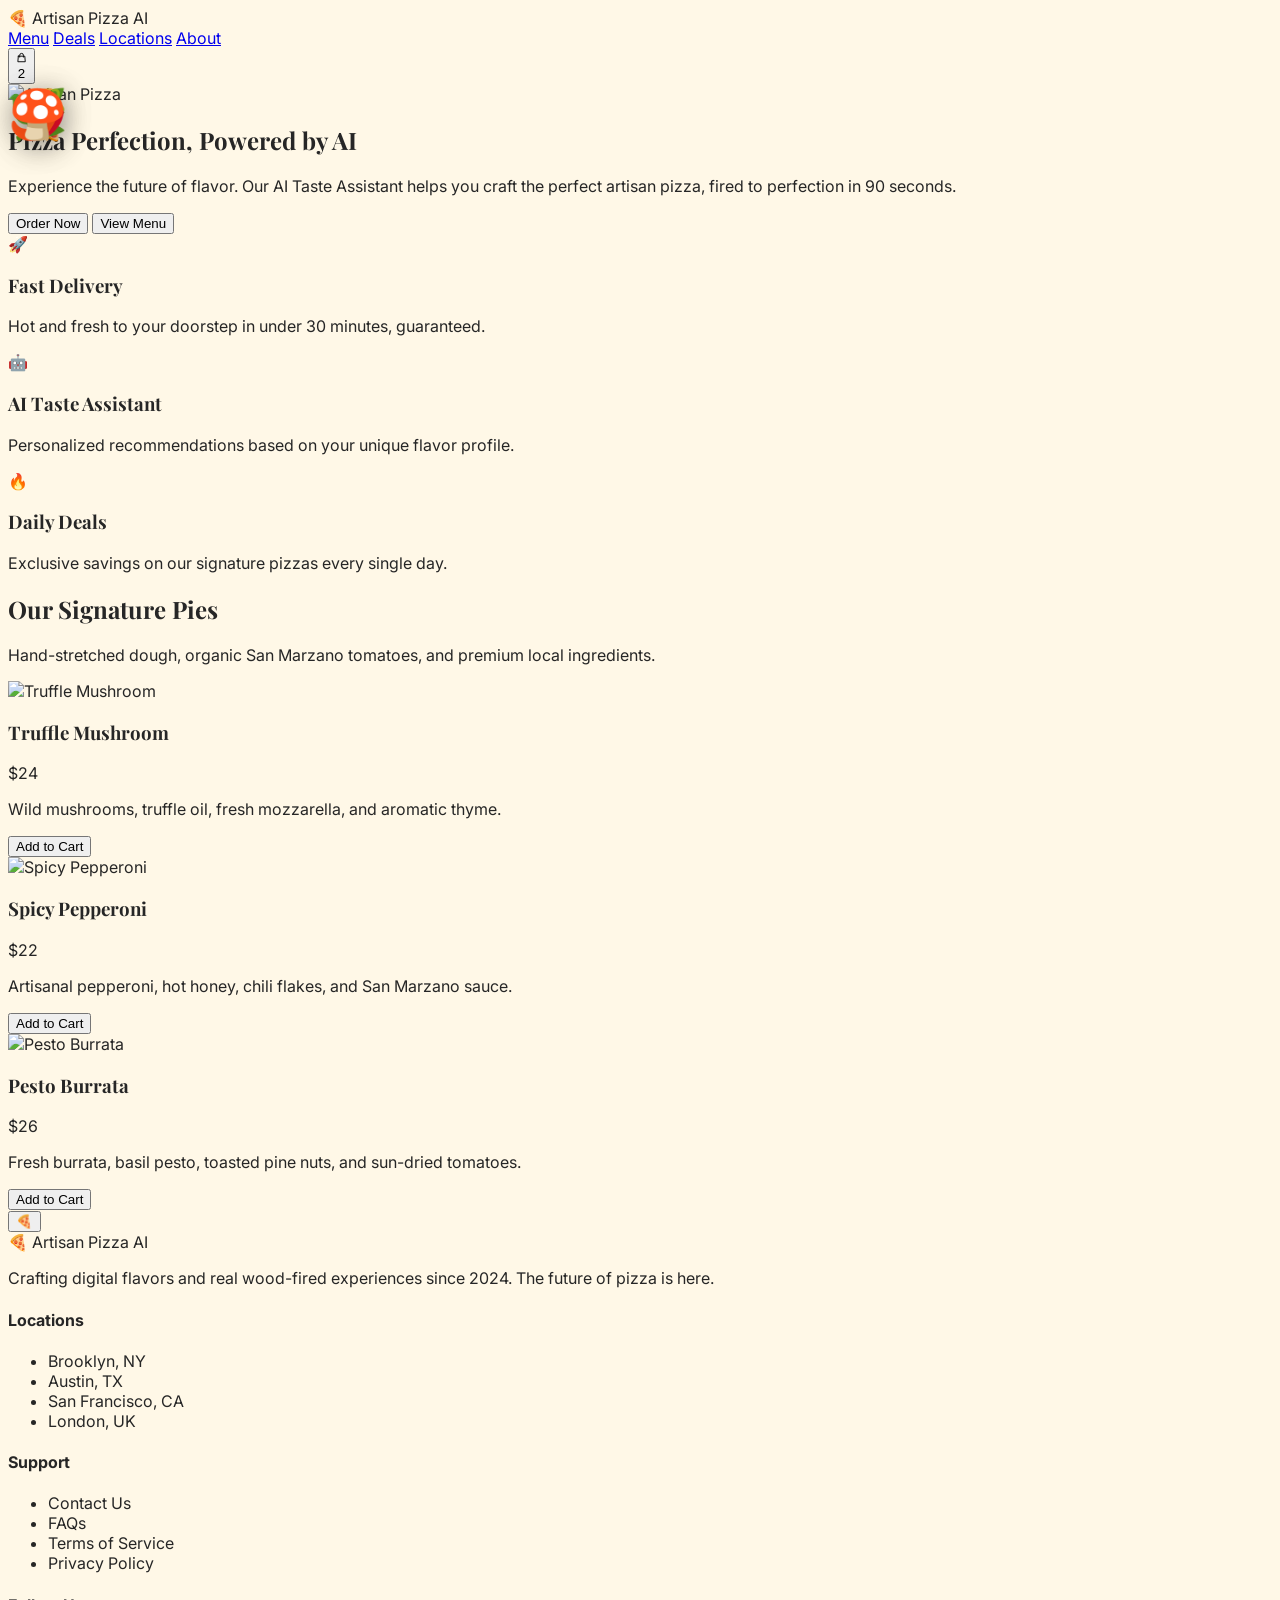
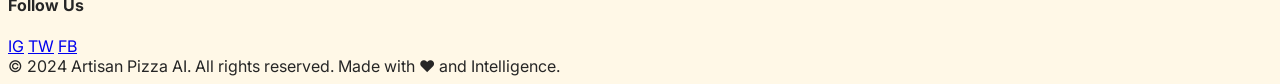
==== frontend/index.html @ 4fa9729c "feat: Implement a new web frontend for ordering and checkout, add API models for order data, and int" ====
<!-- Artisan Pizza AI - Home & Chat -->
<!DOCTYPE html>
<html lang="en">
<head>
    <meta charset="utf-8"/>
    <meta content="width=device-width, initial-scale=1.0" name="viewport"/>
    <title>Artisan Pizza AI - Pizza Perfection</title>
    <!-- BEGIN: Scripts and Config -->
    <script src="https://cdn.tailwindcss.com?plugins=forms,container-queries"></script>
    <script>
        tailwind.config = {
          theme: {
            extend: {
              colors: {
                primary: '#FF6B35',
                cream: '#FFF8E7',
                charcoal: '#262626',
              },
              fontFamily: {
                sans: ['Inter', 'sans-serif'],
                serif: ['Playfair Display', 'serif'],
              }
            }
          }
        }
    </script>
    <style data-purpose="typography">
        @import url('https://fonts.googleapis.com/css2?family=Inter:wght@400;600;700&family=Playfair+Display:wght@700&display=swap');
        
        body {
          font-family: 'Inter', sans-serif;
          background-color: #FFF8E7;
          color: #262626;
        }
        
        h1, h2, h3 {
          font-family: 'Playfair Display', serif;
        }
    </style>
    <style data-purpose="layout-animations">
        .chat-panel {
          transition: transform 0.3s ease-in-out;
          box-shadow: -4px 0 15px rgba(0,0,0,0.1);
        }
        .custom-scrollbar::-webkit-scrollbar {
          width: 4px;
        }
        .custom-scrollbar::-webkit-scrollbar-thumb {
          background: #FF6B35;
          border-radius: 10px;
        }
        #chat-window.hidden {
            display: none;
        }
        @keyframes float {
          0% { transform: translateY(0px) rotate(0deg); }
          50% { transform: translateY(-20px) rotate(10deg); }
          100% { transform: translateY(0px) rotate(0deg); }
        }
        .sticker {
            position: absolute;
            font-size: 3rem;
            animation: float 4s ease-in-out infinite;
            filter: drop-shadow(0 5px 15px rgba(0,0,0,0.2));
            pointer-events: none;
            z-index: 20;
        }
    </style>
    <!-- END: Scripts and Config -->
</head>
<body class="bg-cream text-charcoal">
    <!-- BEGIN: MainHeader -->
    <header class="fixed top-0 w-full bg-cream/90 backdrop-blur-sm z-40 border-b border-orange-100">
        <div class="max-w-7xl mx-auto px-4 h-20 flex items-center justify-between">
            <!-- Logo -->
            <div class="flex items-center gap-2" data-purpose="logo">
                <span class="text-2xl">🍕</span>
                <span class="font-bold text-xl tracking-tight uppercase">Artisan Pizza AI</span>
            </div>
            <!-- Navigation -->
            <nav class="hidden md:flex items-center gap-8 font-semibold text-sm uppercase tracking-wider">
                <a class="hover:text-primary transition-colors" href="#">Menu</a>
                <a class="hover:text-primary transition-colors" href="#">Deals</a>
                <a class="hover:text-primary transition-colors" href="#">Locations</a>
                <a class="hover:text-primary transition-colors" href="#">About</a>
            </nav>
            <!-- Cart Icon -->
            <button id="cart-btn" class="relative p-2 hover:bg-orange-100 rounded-full transition-colors" data-purpose="cart-button">
                <svg class="h-6 w-6" fill="none" stroke="currentColor" viewbox="0 0 24 24" xmlns="http://www.w3.org/2000/svg">
                    <path d="M16 11V7a4 4 0 00-8 0v4M5 9h14l1 12H4L5 9z" stroke-linecap="round" stroke-linejoin="round" stroke-width="2"></path>
                </svg>
                <span class="absolute top-1 right-1 bg-primary text-white text-[10px] w-4 h-4 rounded-full flex items-center justify-center">2</span>
            </button>
        </div>
    </header>
    <!-- END: MainHeader -->
    <main class="pt-20">
        <!-- BEGIN: HeroSection -->
        <section class="relative h-[85vh] flex items-center overflow-hidden">
            <!-- Stickers -->
            <div class="sticker top-1/4 left-10 opacity-40 md:opacity-100" style="animation-delay: 0s;">🍕</div>
            <div class="sticker top-1/3 right-20 opacity-40 md:opacity-100" style="animation-delay: 1s;">🌿</div>
            <div class="sticker bottom-1/4 left-1/4 opacity-40 md:opacity-100" style="animation-delay: 2s;">🌶️</div>
            <div class="sticker top-2/3 right-1/4 opacity-40 md:opacity-100" style="animation-delay: 1.5s;">🍄</div>
            
            <!-- Hero Background Image -->
            <div class="absolute inset-0 z-0">
                <img alt="Artisan Pizza" class="w-full h-full object-cover" src="https://lh3.googleusercontent.com/aida-public/[base64]"/>
                <div class="absolute inset-0 bg-black/40"></div>
            </div>
            <div class="relative z-10 max-w-7xl mx-auto px-4 w-full">
                <div class="max-w-2xl text-white">
                    <h1 class="text-6xl md:text-8xl font-bold mb-6 leading-tight">Pizza Perfection, Powered by AI</h1>
                    <p class="text-xl mb-8 text-orange-50/90 leading-relaxed">Experience the future of flavor. Our AI Taste Assistant helps you craft the perfect artisan pizza, fired to perfection in 90 seconds.</p>
                    <div class="flex gap-4">
                        <button class="bg-primary hover:bg-orange-600 text-white px-8 py-4 rounded-full font-bold text-lg transition-all transform hover:scale-105">
                            Order Now
                        </button>
                        <button class="bg-white/10 backdrop-blur-md border border-white/20 hover:bg-white/20 text-white px-8 py-4 rounded-full font-bold text-lg transition-all">
                            View Menu
                        </button>
                    </div>
                </div>
            </div>
        </section>
        <!-- END: HeroSection -->
        <!-- BEGIN: FeaturesSection -->
        <section class="py-20 bg-white">
            <div class="max-w-7xl mx-auto px-4">
                <div class="grid grid-cols-1 md:grid-cols-3 gap-12 text-center">
                    <div class="flex flex-col items-center">
                        <div class="w-16 h-16 bg-orange-100 text-primary rounded-2xl flex items-center justify-center text-3xl mb-6">🚀</div>
                        <h3 class="text-xl font-bold mb-3">Fast Delivery</h3>
                        <p class="text-gray-600">Hot and fresh to your doorstep in under 30 minutes, guaranteed.</p>
                    </div>
                    <div class="flex flex-col items-center">
                        <div class="w-16 h-16 bg-orange-100 text-primary rounded-2xl flex items-center justify-center text-3xl mb-6">🤖</div>
                        <h3 class="text-xl font-bold mb-3">AI Taste Assistant</h3>
                        <p class="text-gray-600">Personalized recommendations based on your unique flavor profile.</p>
                    </div>
                    <div class="flex flex-col items-center">
                        <div class="w-16 h-16 bg-orange-100 text-primary rounded-2xl flex items-center justify-center text-3xl mb-6">🔥</div>
                        <h3 class="text-xl font-bold mb-3">Daily Deals</h3>
                        <p class="text-gray-600">Exclusive savings on our signature pizzas every single day.</p>
                    </div>
                </div>
            </div>
        </section>
        <!-- END: FeaturesSection -->
        <!-- BEGIN: MenuSection -->
        <section class="py-24 bg-cream">
            <div class="max-w-7xl mx-auto px-4">
                <div class="text-center mb-16">
                    <h2 class="text-4xl md:text-5xl font-bold mb-4">Our Signature Pies</h2>
                    <p class="text-gray-600 max-w-xl mx-auto">Hand-stretched dough, organic San Marzano tomatoes, and premium local ingredients.</p>
                </div>
                <div class="grid grid-cols-1 md:grid-cols-3 gap-8">
                    <!-- Pizza Card 1 -->
                    <div class="bg-white rounded-3xl overflow-hidden shadow-lg hover:shadow-xl transition-shadow group">
                        <div class="h-64 overflow-hidden">
                            <img alt="Truffle Mushroom" class="w-full h-full object-cover transition-transform duration-500 group-hover:scale-110" src="https://lh3.googleusercontent.com/aida-public/[base64]"/>
                        </div>
                        <div class="p-8">
                            <div class="flex justify-between items-start mb-4">
                                <h3 class="text-2xl font-bold">Truffle Mushroom</h3>
                                <span class="text-primary font-bold text-xl">$24</span>
                            </div>
                            <p class="text-gray-500 mb-6 text-sm">Wild mushrooms, truffle oil, fresh mozzarella, and aromatic thyme.</p>
                            <button class="w-full border-2 border-primary text-primary hover:bg-primary hover:text-white py-3 rounded-xl font-bold transition-colors">
                                Add to Cart
                            </button>
                        </div>
                    </div>
                    <!-- Pizza Card 2 -->
                    <div class="bg-white rounded-3xl overflow-hidden shadow-lg hover:shadow-xl transition-shadow group">
                        <div class="h-64 overflow-hidden">
                            <img alt="Spicy Pepperoni" class="w-full h-full object-cover transition-transform duration-500 group-hover:scale-110" src="https://lh3.googleusercontent.com/aida-public/[base64]"/>
                        </div>
                        <div class="p-8">
                            <div class="flex justify-between items-start mb-4">
                                <h3 class="text-2xl font-bold">Spicy Pepperoni</h3>
                                <span class="text-primary font-bold text-xl">$22</span>
                            </div>
                            <p class="text-gray-500 mb-6 text-sm">Artisanal pepperoni, hot honey, chili flakes, and San Marzano sauce.</p>
                            <button class="w-full border-2 border-primary text-primary hover:bg-primary hover:text-white py-3 rounded-xl font-bold transition-colors">
                                Add to Cart
                            </button>
                        </div>
                    </div>
                    <!-- Pizza Card 3 -->
                    <div class="bg-white rounded-3xl overflow-hidden shadow-lg hover:shadow-xl transition-shadow group">
                        <div class="h-64 overflow-hidden">
                            <img alt="Pesto Burrata" class="w-full h-full object-cover transition-transform duration-500 group-hover:scale-110" src="https://lh3.googleusercontent.com/aida-public/[base64]"/>
                        </div>
                        <div class="p-8">
                            <div class="flex justify-between items-start mb-4">
                                <h3 class="text-2xl font-bold">Pesto Burrata</h3>
                                <span class="text-primary font-bold text-xl">$26</span>
                            </div>
                            <p class="text-gray-500 mb-6 text-sm">Fresh burrata, basil pesto, toasted pine nuts, and sun-dried tomatoes.</p>
                            <button class="w-full border-2 border-primary text-primary hover:bg-primary hover:text-white py-3 rounded-xl font-bold transition-colors">
                                Add to Cart
                            </button>
                        </div>
                    </div>
                </div>
            </div>
        </section>
        <!-- END: MenuSection -->
    </main>
    <!-- BEGIN: ChatbotInterface -->
    <div class="fixed bottom-0 right-0 z-50 flex flex-col items-end p-6">
        <!-- Chat Panel -->
        <div class="chat-panel hidden w-[400px] h-[600px] bg-white rounded-3xl mb-6 overflow-hidden flex flex-col" id="chat-window">
            <!-- Chat Header -->
            <div class="bg-primary p-4 text-white flex items-center justify-between">
                <div class="flex items-center gap-3">
                    <div class="w-10 h-10 bg-white/20 rounded-full flex items-center justify-center text-xl">🍕</div>
                    <div>
                        <p class="font-bold leading-none">Pizza AI</p>
                        <p class="text-xs text-orange-100 mt-1">Taste Assistant Online</p>
                    </div>
                </div>
                <button id="close-chat" class="p-2 hover:bg-white/10 rounded-full transition-colors">
                    <svg class="h-5 w-5" fill="none" stroke="currentColor" viewbox="0 0 24 24" xmlns="http://www.w3.org/2000/svg">
                        <path d="M6 18L18 6M6 6l12 12" stroke-linecap="round" stroke-linejoin="round" stroke-width="2"></path>
                    </svg>
                </button>
            </div>
            <!-- Chat History -->
            <div id="chat-history" class="flex-1 overflow-y-auto p-4 space-y-4 custom-scrollbar bg-slate-50" data-purpose="chat-history">
                <!-- Bot Message -->
                <div class="flex justify-start">
                    <div class="max-w-[80%] bg-white border border-gray-100 rounded-2xl rounded-tl-none p-3 shadow-sm text-sm">
                        Hello! I'm your AI Taste Assistant. Looking for the perfect slice today?
                    </div>
                </div>
            </div>
            <!-- Chat Input -->
            <div class="p-4 bg-white border-t">
                <form id="chat-form" class="relative flex items-center">
                    <input id="chat-input" class="w-full pl-4 pr-12 py-3 bg-gray-100 border-none rounded-2xl text-sm focus:ring-2 focus:ring-primary/50" placeholder="Type your message..." type="text"/>
                    <button type="submit" class="absolute right-2 p-2 text-primary hover:text-orange-700 transition-colors">
                        <svg class="h-6 w-6" fill="currentColor" viewbox="0 0 24 24" xmlns="http://www.w3.org/2000/svg">
                            <path d="M2 21l21-9L2 3v7l15 2-15 2v7z"></path>
                        </svg>
                    </button>
                </form>
            </div>
        </div>
        <!-- Floating Action Button -->
        <button id="chat-toggle" class="w-16 h-16 bg-primary text-white rounded-full shadow-2xl flex items-center justify-center text-3xl hover:scale-110 active:scale-95 transition-all">
            🍕
        </button>
    </div>
    <!-- END: ChatbotInterface -->
    <!-- BEGIN: Footer -->
    <footer class="bg-charcoal text-white py-20">
        <div class="max-w-7xl mx-auto px-4">
            <div class="grid grid-cols-1 md:grid-cols-4 gap-12 mb-16">
                <div class="col-span-1 md:col-span-1">
                    <div class="flex items-center gap-2 mb-6">
                        <span class="text-2xl">🍕</span>
                        <span class="font-bold text-xl tracking-tight uppercase">Artisan Pizza AI</span>
                    </div>
                    <p class="text-gray-400 text-sm leading-relaxed">Crafting digital flavors and real wood-fired experiences since 2024. The future of pizza is here.</p>
                </div>
                <div>
                    <h4 class="font-bold mb-6 text-sm uppercase tracking-widest text-primary">Locations</h4>
                    <ul class="space-y-4 text-gray-400 text-sm">
                        <li>Brooklyn, NY</li>
                        <li>Austin, TX</li>
                        <li>San Francisco, CA</li>
                        <li>London, UK</li>
                    </ul>
                </div>
                <div>
                    <h4 class="font-bold mb-6 text-sm uppercase tracking-widest text-primary">Support</h4>
                    <ul class="space-y-4 text-gray-400 text-sm">
                        <li>Contact Us</li>
                        <li>FAQs</li>
                        <li>Terms of Service</li>
                        <li>Privacy Policy</li>
                    </ul>
                </div>
                <div>
                    <h4 class="font-bold mb-6 text-sm uppercase tracking-widest text-primary">Follow Us</h4>
                    <div class="flex gap-4">
                        <a class="w-10 h-10 bg-white/10 rounded-full flex items-center justify-center hover:bg-primary transition-colors" href="#">IG</a>
                        <a class="w-10 h-10 bg-white/10 rounded-full flex items-center justify-center hover:bg-primary transition-colors" href="#">TW</a>
                        <a class="w-10 h-10 bg-white/10 rounded-full flex items-center justify-center hover:bg-primary transition-colors" href="#">FB</a>
                    </div>
                </div>
            </div>
            <div class="pt-8 border-t border-white/10 text-center text-gray-500 text-xs">
                © 2024 Artisan Pizza AI. All rights reserved. Made with ❤️ and Intelligence.
            </div>
        </div>
    </footer>
    <!-- END: Footer -->
    <script src="js/script.js"></script>
</body>
</html>
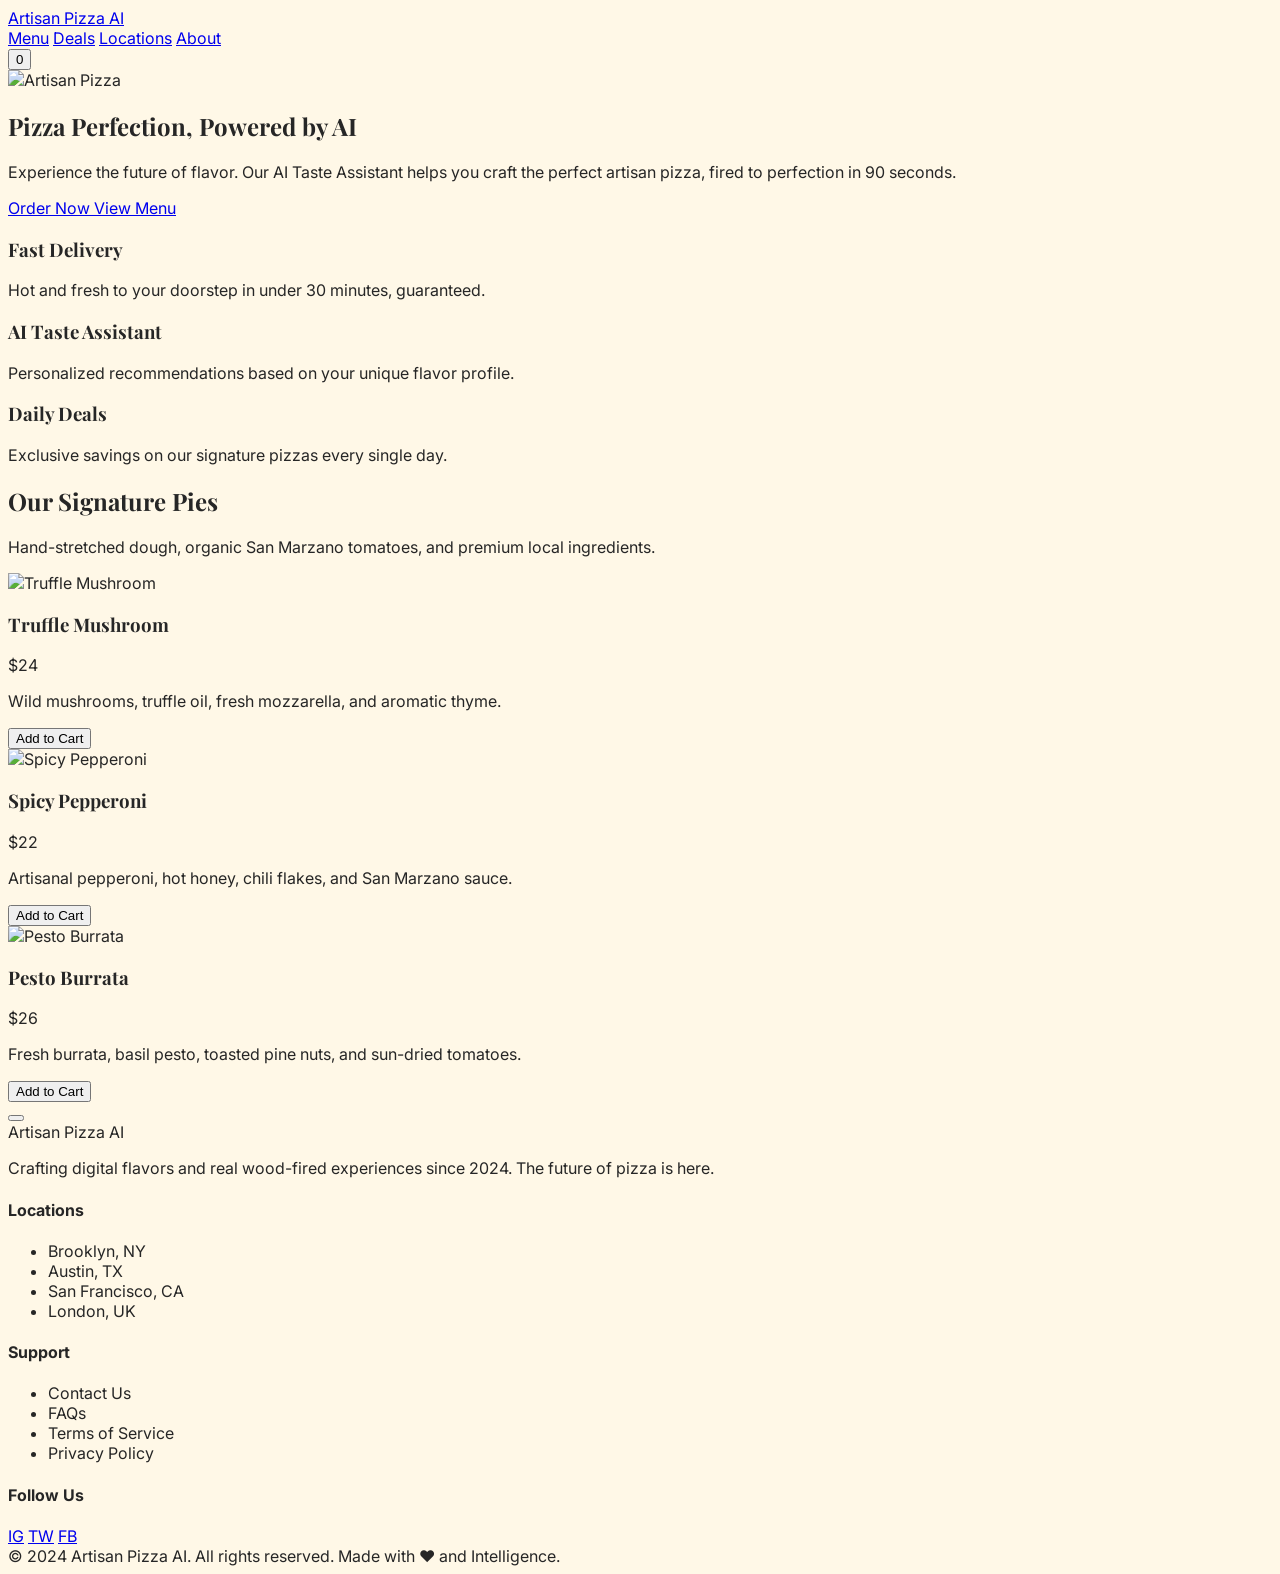
==== commit 8fbb9a03: "feat: Implement local storage-based cart management, add new frontend pages for menu, deals, about, " ====
--- a/frontend/index.html
+++ b/frontend/index.html
@@ -52,44 +52,30 @@
         #chat-window.hidden {
             display: none;
         }
-        @keyframes float {
-          0% { transform: translateY(0px) rotate(0deg); }
-          50% { transform: translateY(-20px) rotate(10deg); }
-          100% { transform: translateY(0px) rotate(0deg); }
-        }
-        .sticker {
-            position: absolute;
-            font-size: 3rem;
-            animation: float 4s ease-in-out infinite;
-            filter: drop-shadow(0 5px 15px rgba(0,0,0,0.2));
-            pointer-events: none;
-            z-index: 20;
-        }
     </style>
     <!-- END: Scripts and Config -->
+    <script src="https://unpkg.com/lucide@latest"></script>
 </head>
 <body class="bg-cream text-charcoal">
     <!-- BEGIN: MainHeader -->
     <header class="fixed top-0 w-full bg-cream/90 backdrop-blur-sm z-40 border-b border-orange-100">
         <div class="max-w-7xl mx-auto px-4 h-20 flex items-center justify-between">
             <!-- Logo -->
-            <div class="flex items-center gap-2" data-purpose="logo">
-                <span class="text-2xl">🍕</span>
+            <a href="index.html" class="flex items-center gap-2" data-purpose="logo">
+                <i data-lucide="pizza" class="text-primary w-8 h-8"></i>
                 <span class="font-bold text-xl tracking-tight uppercase">Artisan Pizza AI</span>
-            </div>
+            </a>
             <!-- Navigation -->
             <nav class="hidden md:flex items-center gap-8 font-semibold text-sm uppercase tracking-wider">
-                <a class="hover:text-primary transition-colors" href="#">Menu</a>
-                <a class="hover:text-primary transition-colors" href="#">Deals</a>
-                <a class="hover:text-primary transition-colors" href="#">Locations</a>
-                <a class="hover:text-primary transition-colors" href="#">About</a>
+                <a class="hover:text-primary transition-colors" href="menu.html">Menu</a>
+                <a class="hover:text-primary transition-colors" href="deals.html">Deals</a>
+                <a class="hover:text-primary transition-colors" href="locations.html">Locations</a>
+                <a class="hover:text-primary transition-colors" href="about.html">About</a>
             </nav>
             <!-- Cart Icon -->
             <button id="cart-btn" class="relative p-2 hover:bg-orange-100 rounded-full transition-colors" data-purpose="cart-button">
-                <svg class="h-6 w-6" fill="none" stroke="currentColor" viewbox="0 0 24 24" xmlns="http://www.w3.org/2000/svg">
-                    <path d="M16 11V7a4 4 0 00-8 0v4M5 9h14l1 12H4L5 9z" stroke-linecap="round" stroke-linejoin="round" stroke-width="2"></path>
-                </svg>
-                <span class="absolute top-1 right-1 bg-primary text-white text-[10px] w-4 h-4 rounded-full flex items-center justify-center">2</span>
+                <i data-lucide="shopping-cart" class="h-6 w-6"></i>
+                <span id="cart-count" class="absolute top-1 right-1 bg-primary text-white text-[10px] w-4 h-4 rounded-full flex items-center justify-center">0</span>
             </button>
         </div>
     </header>
@@ -97,12 +83,6 @@
     <main class="pt-20">
         <!-- BEGIN: HeroSection -->
         <section class="relative h-[85vh] flex items-center overflow-hidden">
-            <!-- Stickers -->
-            <div class="sticker top-1/4 left-10 opacity-40 md:opacity-100" style="animation-delay: 0s;">🍕</div>
-            <div class="sticker top-1/3 right-20 opacity-40 md:opacity-100" style="animation-delay: 1s;">🌿</div>
-            <div class="sticker bottom-1/4 left-1/4 opacity-40 md:opacity-100" style="animation-delay: 2s;">🌶️</div>
-            <div class="sticker top-2/3 right-1/4 opacity-40 md:opacity-100" style="animation-delay: 1.5s;">🍄</div>
-            
             <!-- Hero Background Image -->
             <div class="absolute inset-0 z-0">
                 <img alt="Artisan Pizza" class="w-full h-full object-cover" src="https://lh3.googleusercontent.com/aida-public/[base64]"/>
@@ -113,12 +93,12 @@
                     <h1 class="text-6xl md:text-8xl font-bold mb-6 leading-tight">Pizza Perfection, Powered by AI</h1>
                     <p class="text-xl mb-8 text-orange-50/90 leading-relaxed">Experience the future of flavor. Our AI Taste Assistant helps you craft the perfect artisan pizza, fired to perfection in 90 seconds.</p>
                     <div class="flex gap-4">
-                        <button class="bg-primary hover:bg-orange-600 text-white px-8 py-4 rounded-full font-bold text-lg transition-all transform hover:scale-105">
+                        <a href="menu.html" class="bg-primary hover:bg-orange-600 text-white px-8 py-4 rounded-full font-bold text-lg transition-all transform hover:scale-105 inline-block text-center">
                             Order Now
-                        </button>
-                        <button class="bg-white/10 backdrop-blur-md border border-white/20 hover:bg-white/20 text-white px-8 py-4 rounded-full font-bold text-lg transition-all">
+                        </a>
+                        <a href="menu.html" class="bg-white/10 backdrop-blur-md border border-white/20 hover:bg-white/20 text-white px-8 py-4 rounded-full font-bold text-lg transition-all inline-block text-center">
                             View Menu
-                        </button>
+                        </a>
                     </div>
                 </div>
             </div>
@@ -129,17 +109,23 @@
             <div class="max-w-7xl mx-auto px-4">
                 <div class="grid grid-cols-1 md:grid-cols-3 gap-12 text-center">
                     <div class="flex flex-col items-center">
-                        <div class="w-16 h-16 bg-orange-100 text-primary rounded-2xl flex items-center justify-center text-3xl mb-6">🚀</div>
+                        <div class="w-16 h-16 bg-orange-100 text-primary rounded-2xl flex items-center justify-center mb-6">
+                            <i data-lucide="zap" class="w-8 h-8"></i>
+                        </div>
                         <h3 class="text-xl font-bold mb-3">Fast Delivery</h3>
                         <p class="text-gray-600">Hot and fresh to your doorstep in under 30 minutes, guaranteed.</p>
                     </div>
                     <div class="flex flex-col items-center">
-                        <div class="w-16 h-16 bg-orange-100 text-primary rounded-2xl flex items-center justify-center text-3xl mb-6">🤖</div>
+                        <div class="w-16 h-16 bg-orange-100 text-primary rounded-2xl flex items-center justify-center mb-6">
+                            <i data-lucide="bot" class="w-8 h-8"></i>
+                        </div>
                         <h3 class="text-xl font-bold mb-3">AI Taste Assistant</h3>
                         <p class="text-gray-600">Personalized recommendations based on your unique flavor profile.</p>
                     </div>
                     <div class="flex flex-col items-center">
-                        <div class="w-16 h-16 bg-orange-100 text-primary rounded-2xl flex items-center justify-center text-3xl mb-6">🔥</div>
+                        <div class="w-16 h-16 bg-orange-100 text-primary rounded-2xl flex items-center justify-center mb-6">
+                            <i data-lucide="flame" class="w-8 h-8"></i>
+                        </div>
                         <h3 class="text-xl font-bold mb-3">Daily Deals</h3>
                         <p class="text-gray-600">Exclusive savings on our signature pizzas every single day.</p>
                     </div>
@@ -166,7 +152,8 @@
                                 <span class="text-primary font-bold text-xl">$24</span>
                             </div>
                             <p class="text-gray-500 mb-6 text-sm">Wild mushrooms, truffle oil, fresh mozzarella, and aromatic thyme.</p>
-                            <button class="w-full border-2 border-primary text-primary hover:bg-primary hover:text-white py-3 rounded-xl font-bold transition-colors">
+                            <button class="add-to-cart w-full border-2 border-primary text-primary hover:bg-primary hover:text-white py-3 rounded-xl font-bold transition-colors"
+                                data-name="Truffle Mushroom" data-price="24.00" data-size="Large" data-img="https://lh3.googleusercontent.com/aida-public/[base64]">
                                 Add to Cart
                             </button>
                         </div>
@@ -182,7 +169,8 @@
                                 <span class="text-primary font-bold text-xl">$22</span>
                             </div>
                             <p class="text-gray-500 mb-6 text-sm">Artisanal pepperoni, hot honey, chili flakes, and San Marzano sauce.</p>
-                            <button class="w-full border-2 border-primary text-primary hover:bg-primary hover:text-white py-3 rounded-xl font-bold transition-colors">
+                            <button class="add-to-cart w-full border-2 border-primary text-primary hover:bg-primary hover:text-white py-3 rounded-xl font-bold transition-colors"
+                                data-name="Spicy Pepperoni" data-price="22.00" data-size="Large" data-img="https://lh3.googleusercontent.com/aida-public/[base64]">
                                 Add to Cart
                             </button>
                         </div>
@@ -198,7 +186,8 @@
                                 <span class="text-primary font-bold text-xl">$26</span>
                             </div>
                             <p class="text-gray-500 mb-6 text-sm">Fresh burrata, basil pesto, toasted pine nuts, and sun-dried tomatoes.</p>
-                            <button class="w-full border-2 border-primary text-primary hover:bg-primary hover:text-white py-3 rounded-xl font-bold transition-colors">
+                            <button class="add-to-cart w-full border-2 border-primary text-primary hover:bg-primary hover:text-white py-3 rounded-xl font-bold transition-colors"
+                                data-name="Pesto Burrata" data-price="26.00" data-size="Large" data-img="https://lh3.googleusercontent.com/aida-public/[base64]">
                                 Add to Cart
                             </button>
                         </div>
@@ -215,16 +204,16 @@
             <!-- Chat Header -->
             <div class="bg-primary p-4 text-white flex items-center justify-between">
                 <div class="flex items-center gap-3">
-                    <div class="w-10 h-10 bg-white/20 rounded-full flex items-center justify-center text-xl">🍕</div>
+                    <div class="w-10 h-10 bg-white/20 rounded-full flex items-center justify-center">
+                        <i data-lucide="pizza" class="w-6 h-6"></i>
+                    </div>
                     <div>
                         <p class="font-bold leading-none">Pizza AI</p>
                         <p class="text-xs text-orange-100 mt-1">Taste Assistant Online</p>
                     </div>
                 </div>
                 <button id="close-chat" class="p-2 hover:bg-white/10 rounded-full transition-colors">
-                    <svg class="h-5 w-5" fill="none" stroke="currentColor" viewbox="0 0 24 24" xmlns="http://www.w3.org/2000/svg">
-                        <path d="M6 18L18 6M6 6l12 12" stroke-linecap="round" stroke-linejoin="round" stroke-width="2"></path>
-                    </svg>
+                    <i data-lucide="x" class="h-5 w-5"></i>
                 </button>
             </div>
             <!-- Chat History -->
@@ -241,16 +230,14 @@
                 <form id="chat-form" class="relative flex items-center">
                     <input id="chat-input" class="w-full pl-4 pr-12 py-3 bg-gray-100 border-none rounded-2xl text-sm focus:ring-2 focus:ring-primary/50" placeholder="Type your message..." type="text"/>
                     <button type="submit" class="absolute right-2 p-2 text-primary hover:text-orange-700 transition-colors">
-                        <svg class="h-6 w-6" fill="currentColor" viewbox="0 0 24 24" xmlns="http://www.w3.org/2000/svg">
-                            <path d="M2 21l21-9L2 3v7l15 2-15 2v7z"></path>
-                        </svg>
+                        <i data-lucide="send" class="h-6 w-6"></i>
                     </button>
                 </form>
             </div>
         </div>
         <!-- Floating Action Button -->
-        <button id="chat-toggle" class="w-16 h-16 bg-primary text-white rounded-full shadow-2xl flex items-center justify-center text-3xl hover:scale-110 active:scale-95 transition-all">
-            🍕
+        <button id="chat-toggle" class="w-16 h-16 bg-primary text-white rounded-full shadow-2xl flex items-center justify-center hover:scale-110 active:scale-95 transition-all">
+            <i data-lucide="message-circle" class="w-8 h-8"></i>
         </button>
     </div>
     <!-- END: ChatbotInterface -->
@@ -260,7 +247,7 @@
             <div class="grid grid-cols-1 md:grid-cols-4 gap-12 mb-16">
                 <div class="col-span-1 md:col-span-1">
                     <div class="flex items-center gap-2 mb-6">
-                        <span class="text-2xl">🍕</span>
+                        <i data-lucide="pizza" class="text-primary w-8 h-8"></i>
                         <span class="font-bold text-xl tracking-tight uppercase">Artisan Pizza AI</span>
                     </div>
                     <p class="text-gray-400 text-sm leading-relaxed">Crafting digital flavors and real wood-fired experiences since 2024. The future of pizza is here.</p>
@@ -299,5 +286,8 @@
     </footer>
     <!-- END: Footer -->
     <script src="js/script.js"></script>
+    <script>
+        lucide.createIcons();
+    </script>
 </body>
 </html>
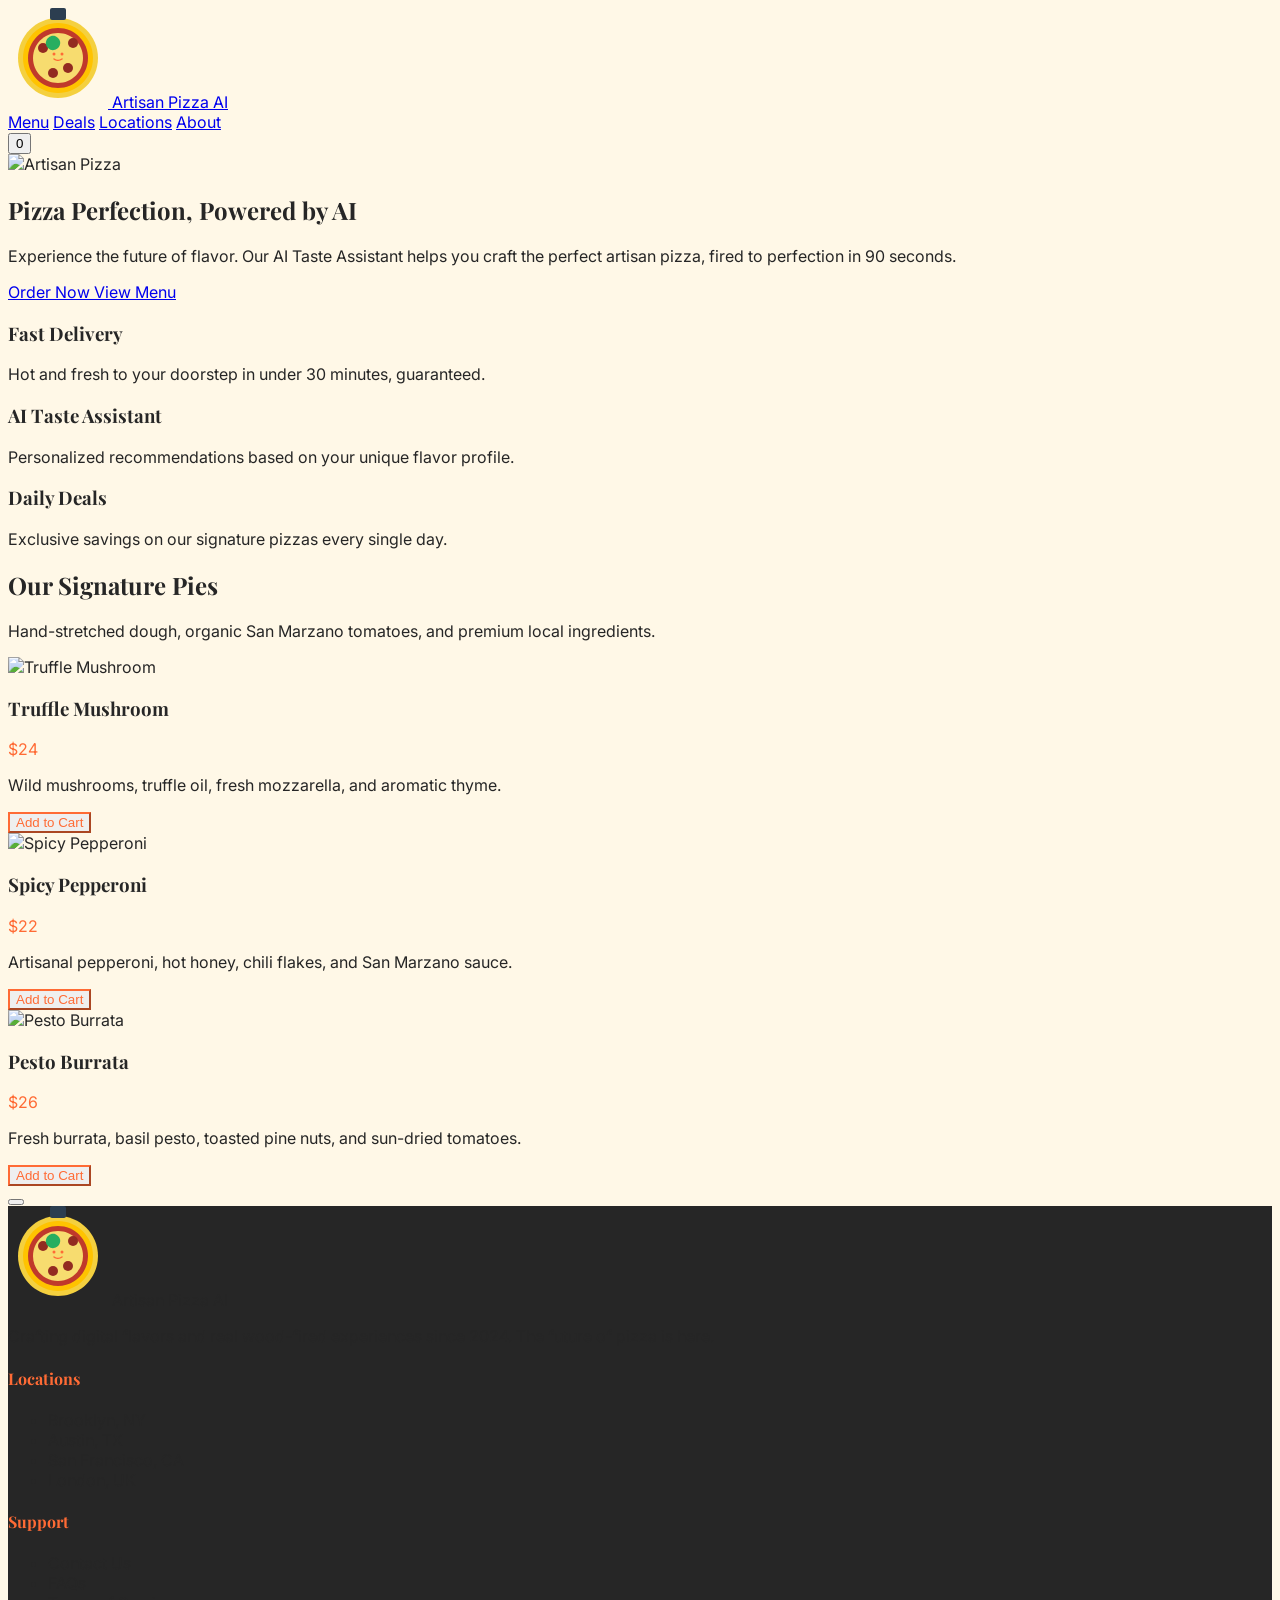
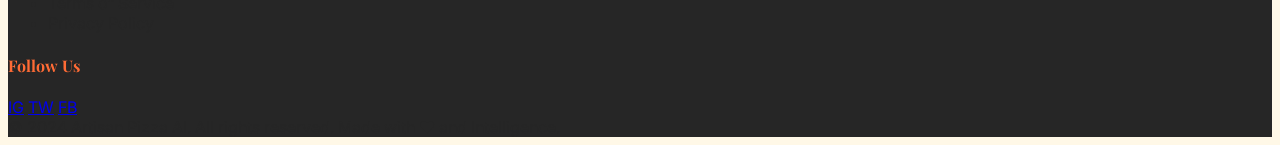
==== commit b4c0b5a6: "refactor: Externalize frontend styling, introduce new logo, and update project documentation and dep" ====
--- a/frontend/index.html
+++ b/frontend/index.html
@@ -37,22 +37,7 @@
           font-family: 'Playfair Display', serif;
         }
     </style>
-    <style data-purpose="layout-animations">
-        .chat-panel {
-          transition: transform 0.3s ease-in-out;
-          box-shadow: -4px 0 15px rgba(0,0,0,0.1);
-        }
-        .custom-scrollbar::-webkit-scrollbar {
-          width: 4px;
-        }
-        .custom-scrollbar::-webkit-scrollbar-thumb {
-          background: #FF6B35;
-          border-radius: 10px;
-        }
-        #chat-window.hidden {
-            display: none;
-        }
-    </style>
+    <link rel="stylesheet" href="css/style.css">
     <!-- END: Scripts and Config -->
     <script src="https://unpkg.com/lucide@latest"></script>
 </head>
@@ -60,9 +45,8 @@
     <!-- BEGIN: MainHeader -->
     <header class="fixed top-0 w-full bg-cream/90 backdrop-blur-sm z-40 border-b border-orange-100">
         <div class="max-w-7xl mx-auto px-4 h-20 flex items-center justify-between">
-            <!-- Logo -->
-            <a href="index.html" class="flex items-center gap-2" data-purpose="logo">
-                <i data-lucide="pizza" class="text-primary w-8 h-8"></i>
+            <a href="index.html" class="flex items-center gap-2">
+                <img src="assets/logo.svg" alt="Artisan Pizza AI Logo" class="w-10 h-10">
                 <span class="font-bold text-xl tracking-tight uppercase">Artisan Pizza AI</span>
             </a>
             <!-- Navigation -->
@@ -247,7 +231,7 @@
             <div class="grid grid-cols-1 md:grid-cols-4 gap-12 mb-16">
                 <div class="col-span-1 md:col-span-1">
                     <div class="flex items-center gap-2 mb-6">
-                        <i data-lucide="pizza" class="text-primary w-8 h-8"></i>
+                        <img src="assets/logo.svg" alt="Logo" class="w-8 h-8">
                         <span class="font-bold text-xl tracking-tight uppercase">Artisan Pizza AI</span>
                     </div>
                     <p class="text-gray-400 text-sm leading-relaxed">Crafting digital flavors and real wood-fired experiences since 2024. The future of pizza is here.</p>
--- a/frontend/css/style.css
+++ b/frontend/css/style.css
@@ -0,0 +1,71 @@
+/* Artisan Pizza AI - Global Styles */
+
+@import url('https://fonts.googleapis.com/css2?family=Inter:wght@400;600;700&family=Playfair+Display:wght@700&display=swap');
+
+:root {
+    --primary: #FF6B35;
+    --cream: #FFF8E7;
+    --charcoal: #262626;
+    --white: #ffffff;
+}
+
+body {
+    font-family: 'Inter', sans-serif;
+    background-color: var(--cream);
+    color: var(--charcoal);
+}
+
+h1, h2, h3, h4, h5, h6 {
+    font-family: 'Playfair Display', serif;
+}
+
+/* Custom Scrollbar */
+.custom-scrollbar::-webkit-scrollbar {
+    width: 4px;
+}
+
+.custom-scrollbar::-webkit-scrollbar-thumb {
+    background: var(--primary);
+    border-radius: 10px;
+}
+
+/* Chatbot Interface */
+.chat-panel {
+    transition: transform 0.3s ease-in-out;
+    box-shadow: -4px 0 15px rgba(0,0,0,0.1);
+}
+
+#chat-window.hidden {
+    display: none;
+}
+
+/* Animations */
+@keyframes float {
+    0% { transform: translateY(0px) rotate(0deg); }
+    50% { transform: translateY(-20px) rotate(10deg); }
+    100% { transform: translateY(0px) rotate(0deg); }
+}
+
+.sticker {
+    position: absolute;
+    font-size: 3rem;
+    animation: float 4s ease-in-out infinite;
+    filter: drop-shadow(0 5px 15px rgba(0,0,0,0.2));
+    pointer-events: none;
+    z-index: 20;
+}
+
+.animate-in {
+    animation: animate-in 0.3s ease-out;
+}
+
+@keyframes animate-in {
+    from { opacity: 0; transform: translateY(10px); }
+    to { opacity: 1; transform: translateY(0); }
+}
+
+/* Utility Classes */
+.bg-cream { background-color: var(--cream); }
+.bg-charcoal { background-color: var(--charcoal); }
+.text-primary { color: var(--primary); }
+.border-primary { border-color: var(--primary); }
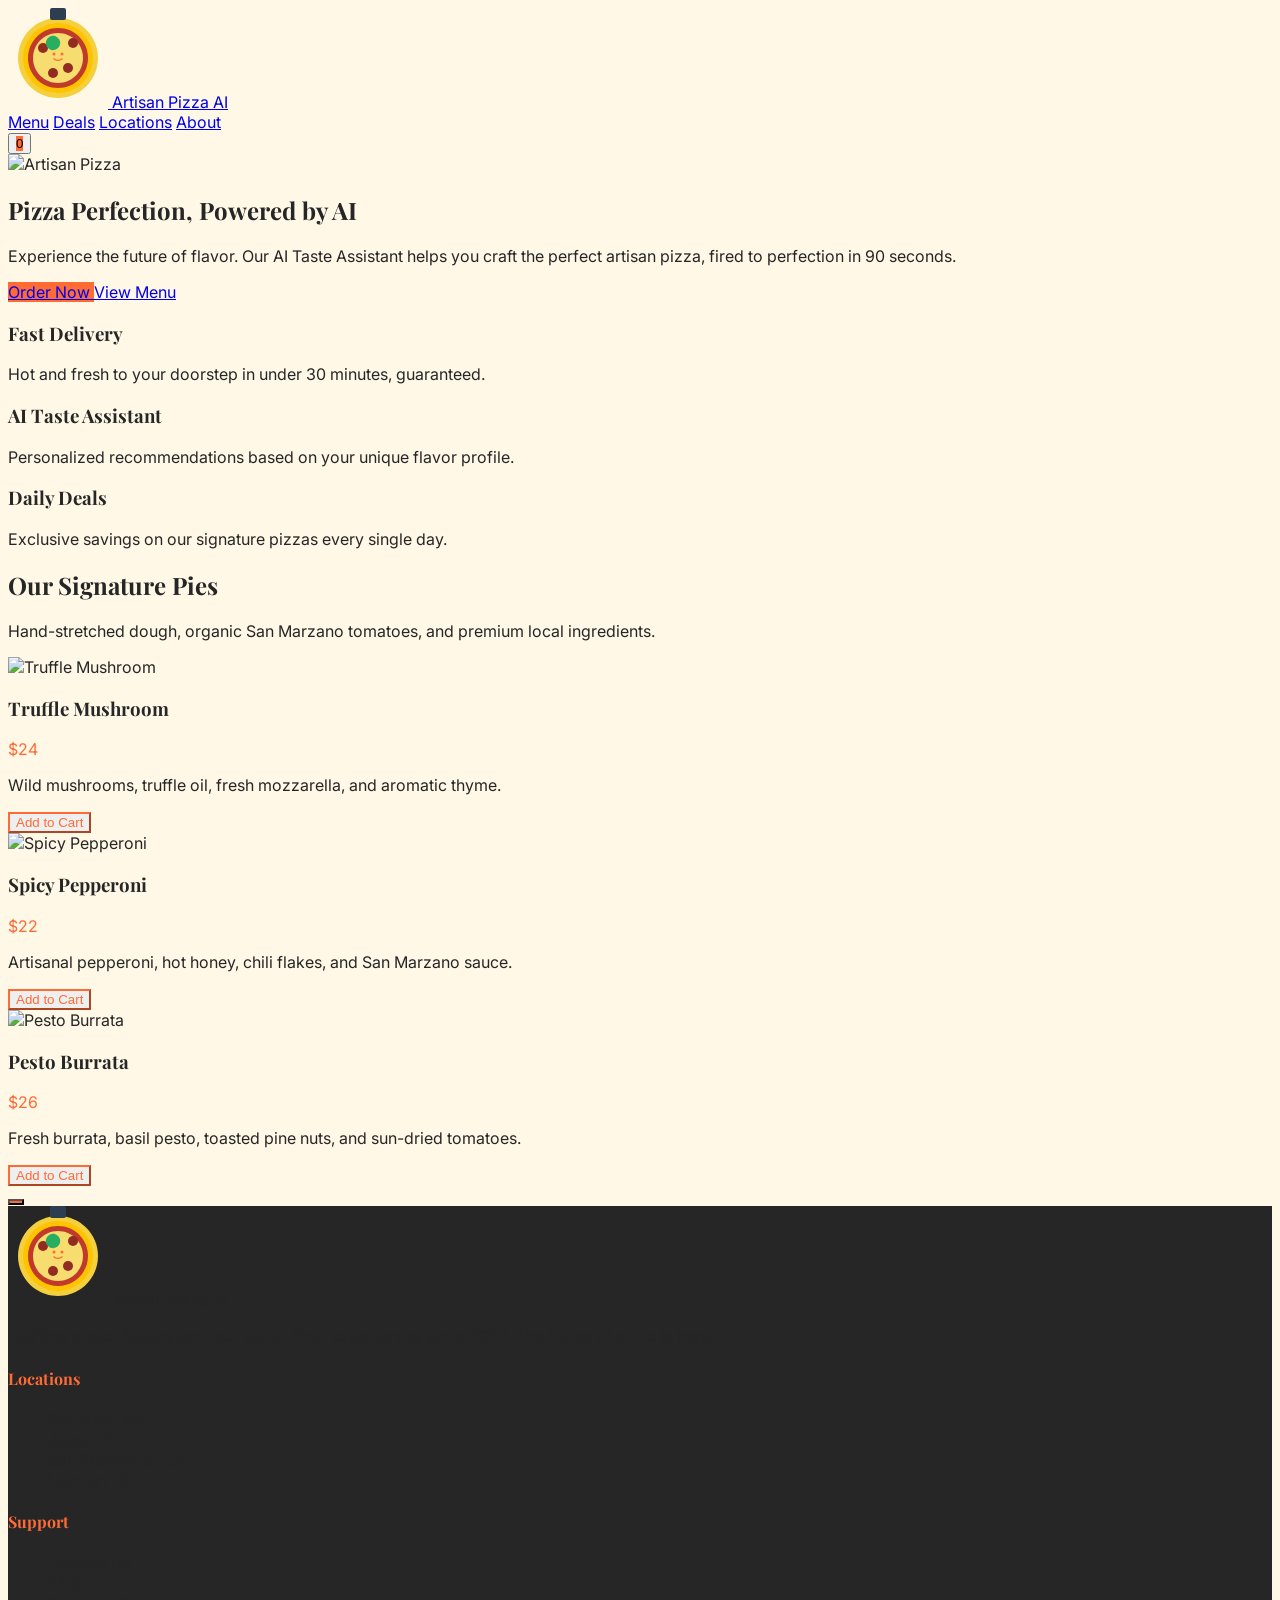
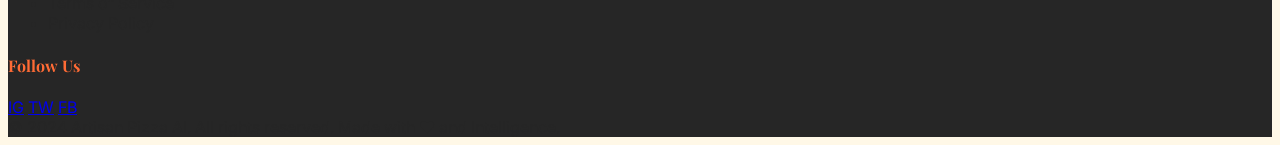
==== commit 3e95e5c9: "refactor: Implement custom Tailwind color palette and replace Material Symbols with Lucide icons acr" ====
--- a/frontend/index.html
+++ b/frontend/index.html
@@ -37,6 +37,12 @@
           font-family: 'Playfair Display', serif;
         }
     </style>
+    <script src="https://cdn.tailwindcss.com?plugins=forms,container-queries"></script>
+    <script>
+        tailwind.config = {
+          theme: { extend: { colors: { primary: '#FF6B35', cream: '#FFF8E7', charcoal: '#262626' } } }
+        }
+    </script>
     <link rel="stylesheet" href="css/style.css">
     <!-- END: Scripts and Config -->
     <script src="https://unpkg.com/lucide@latest"></script>
--- a/frontend/css/style.css
+++ b/frontend/css/style.css
@@ -67,5 +67,7 @@
 /* Utility Classes */
 .bg-cream { background-color: var(--cream); }
 .bg-charcoal { background-color: var(--charcoal); }
+.bg-primary { background-color: var(--primary); }
 .text-primary { color: var(--primary); }
+.text-charcoal { color: var(--charcoal); }
 .border-primary { border-color: var(--primary); }
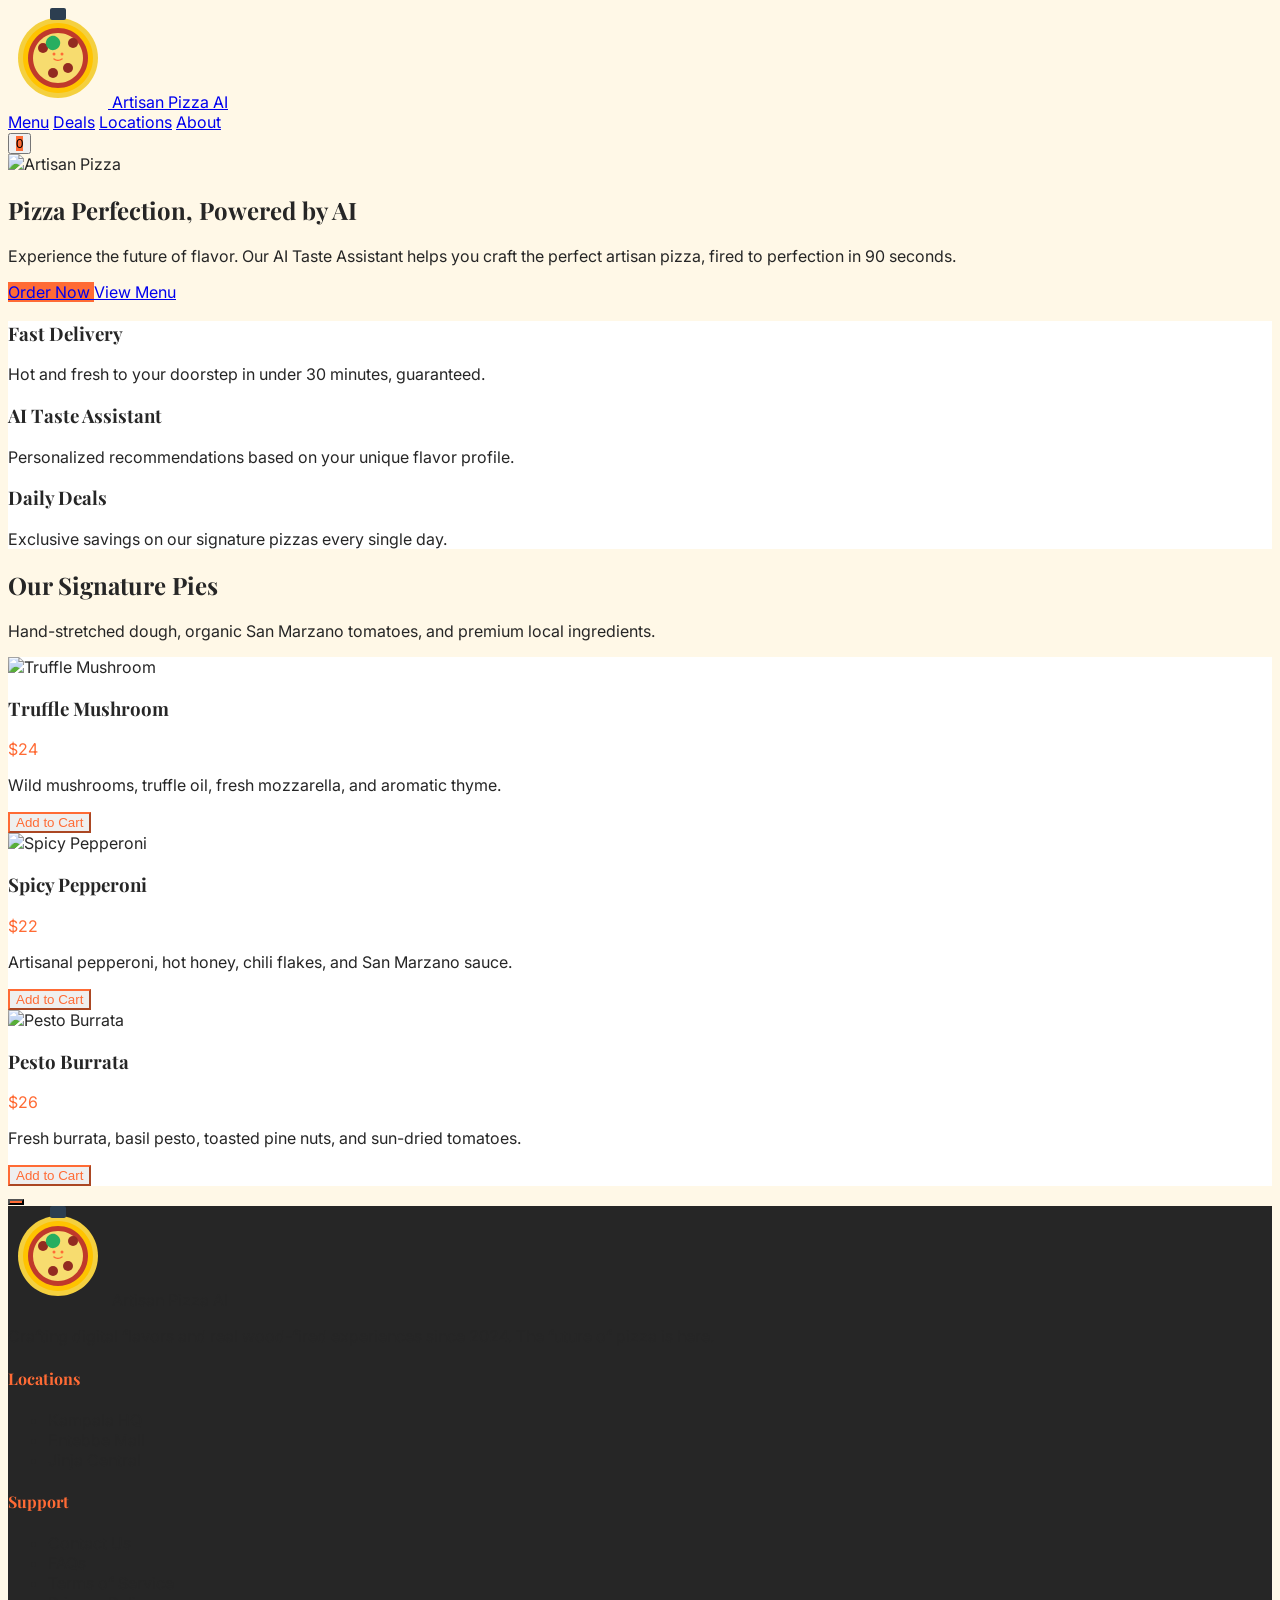
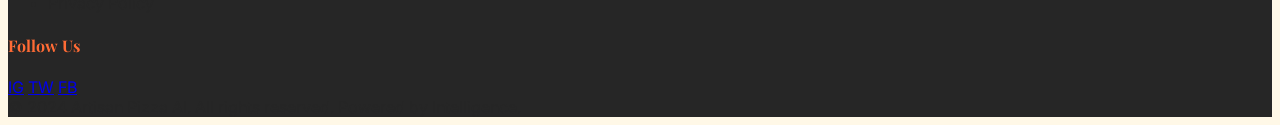
==== commit 8832ea67: "feat: Add new branding banner, overhaul README content, and refresh frontend UI, including a redesig" ====
--- a/frontend/index.html
+++ b/frontend/index.html
@@ -11,36 +11,10 @@
         tailwind.config = {
           theme: {
             extend: {
-              colors: {
-                primary: '#FF6B35',
-                cream: '#FFF8E7',
-                charcoal: '#262626',
-              },
-              fontFamily: {
-                sans: ['Inter', 'sans-serif'],
-                serif: ['Playfair Display', 'serif'],
-              }
+              colors: { primary: '#FF6B35', cream: '#FFF8E7', charcoal: '#262626' },
+              fontFamily: { sans: ['Inter', 'sans-serif'], serif: ['Playfair Display', 'serif'] }
             }
           }
-        }
-    </script>
-    <style data-purpose="typography">
-        @import url('https://fonts.googleapis.com/css2?family=Inter:wght@400;600;700&family=Playfair+Display:wght@700&display=swap');
-        
-        body {
-          font-family: 'Inter', sans-serif;
-          background-color: #FFF8E7;
-          color: #262626;
-        }
-        
-        h1, h2, h3 {
-          font-family: 'Playfair Display', serif;
-        }
-    </style>
-    <script src="https://cdn.tailwindcss.com?plugins=forms,container-queries"></script>
-    <script>
-        tailwind.config = {
-          theme: { extend: { colors: { primary: '#FF6B35', cream: '#FFF8E7', charcoal: '#262626' } } }
         }
     </script>
     <link rel="stylesheet" href="css/style.css">
@@ -245,10 +219,9 @@
                 <div>
                     <h4 class="font-bold mb-6 text-sm uppercase tracking-widest text-primary">Locations</h4>
                     <ul class="space-y-4 text-gray-400 text-sm">
-                        <li>Brooklyn, NY</li>
-                        <li>Austin, TX</li>
-                        <li>San Francisco, CA</li>
-                        <li>London, UK</li>
+                        <li>Kampala HQ</li>
+                        <li>Entebbe Mall</li>
+                        <li>Jinja Central</li>
                     </ul>
                 </div>
                 <div>
@@ -270,7 +243,7 @@
                 </div>
             </div>
             <div class="pt-8 border-t border-white/10 text-center text-gray-500 text-xs">
-                © 2024 Artisan Pizza AI. All rights reserved. Made with ❤️ and Intelligence.
+                © 2024 Artisan Pizza AI. All rights reserved. Powered by Intelligence.
             </div>
         </div>
     </footer>
--- a/frontend/css/style.css
+++ b/frontend/css/style.css
@@ -68,6 +68,52 @@
 .bg-cream { background-color: var(--cream); }
 .bg-charcoal { background-color: var(--charcoal); }
 .bg-primary { background-color: var(--primary); }
+.bg-white { background-color: var(--white); }
 .text-primary { color: var(--primary); }
 .text-charcoal { color: var(--charcoal); }
 .border-primary { border-color: var(--primary); }
+
+/* Custom Notifications (Toast) */
+#notification-container {
+    position: fixed;
+    top: 20px;
+    right: 20px;
+    z-index: 100;
+    display: flex;
+    flex-direction: column;
+    gap: 10px;
+}
+
+.toast {
+    min-width: 300px;
+    padding: 16px 20px;
+    background: white;
+    border-radius: 16px;
+    box-shadow: 0 10px 30px rgba(0,0,0,0.1);
+    border-left: 4px solid var(--primary);
+    display: flex;
+    align-items: center;
+    gap: 12px;
+    animation: slide-in 0.3s ease-out;
+    font-weight: 600;
+}
+
+@keyframes slide-in {
+    from { opacity: 0; transform: translateX(20px); }
+    to { opacity: 1; transform: translateX(0); }
+}
+
+.toast.success { border-left-color: #27AE60; }
+.toast.error { border-left-color: #C0392B; }
+
+/* Enhanced Form Inputs */
+.form-input {
+    background-color: white !important;
+    border: 1px solid rgba(255, 107, 53, 0.2);
+    color: var(--charcoal);
+}
+
+.form-input:focus {
+    border-color: var(--primary);
+    box-shadow: 0 0 0 3px rgba(255, 107, 53, 0.1);
+}
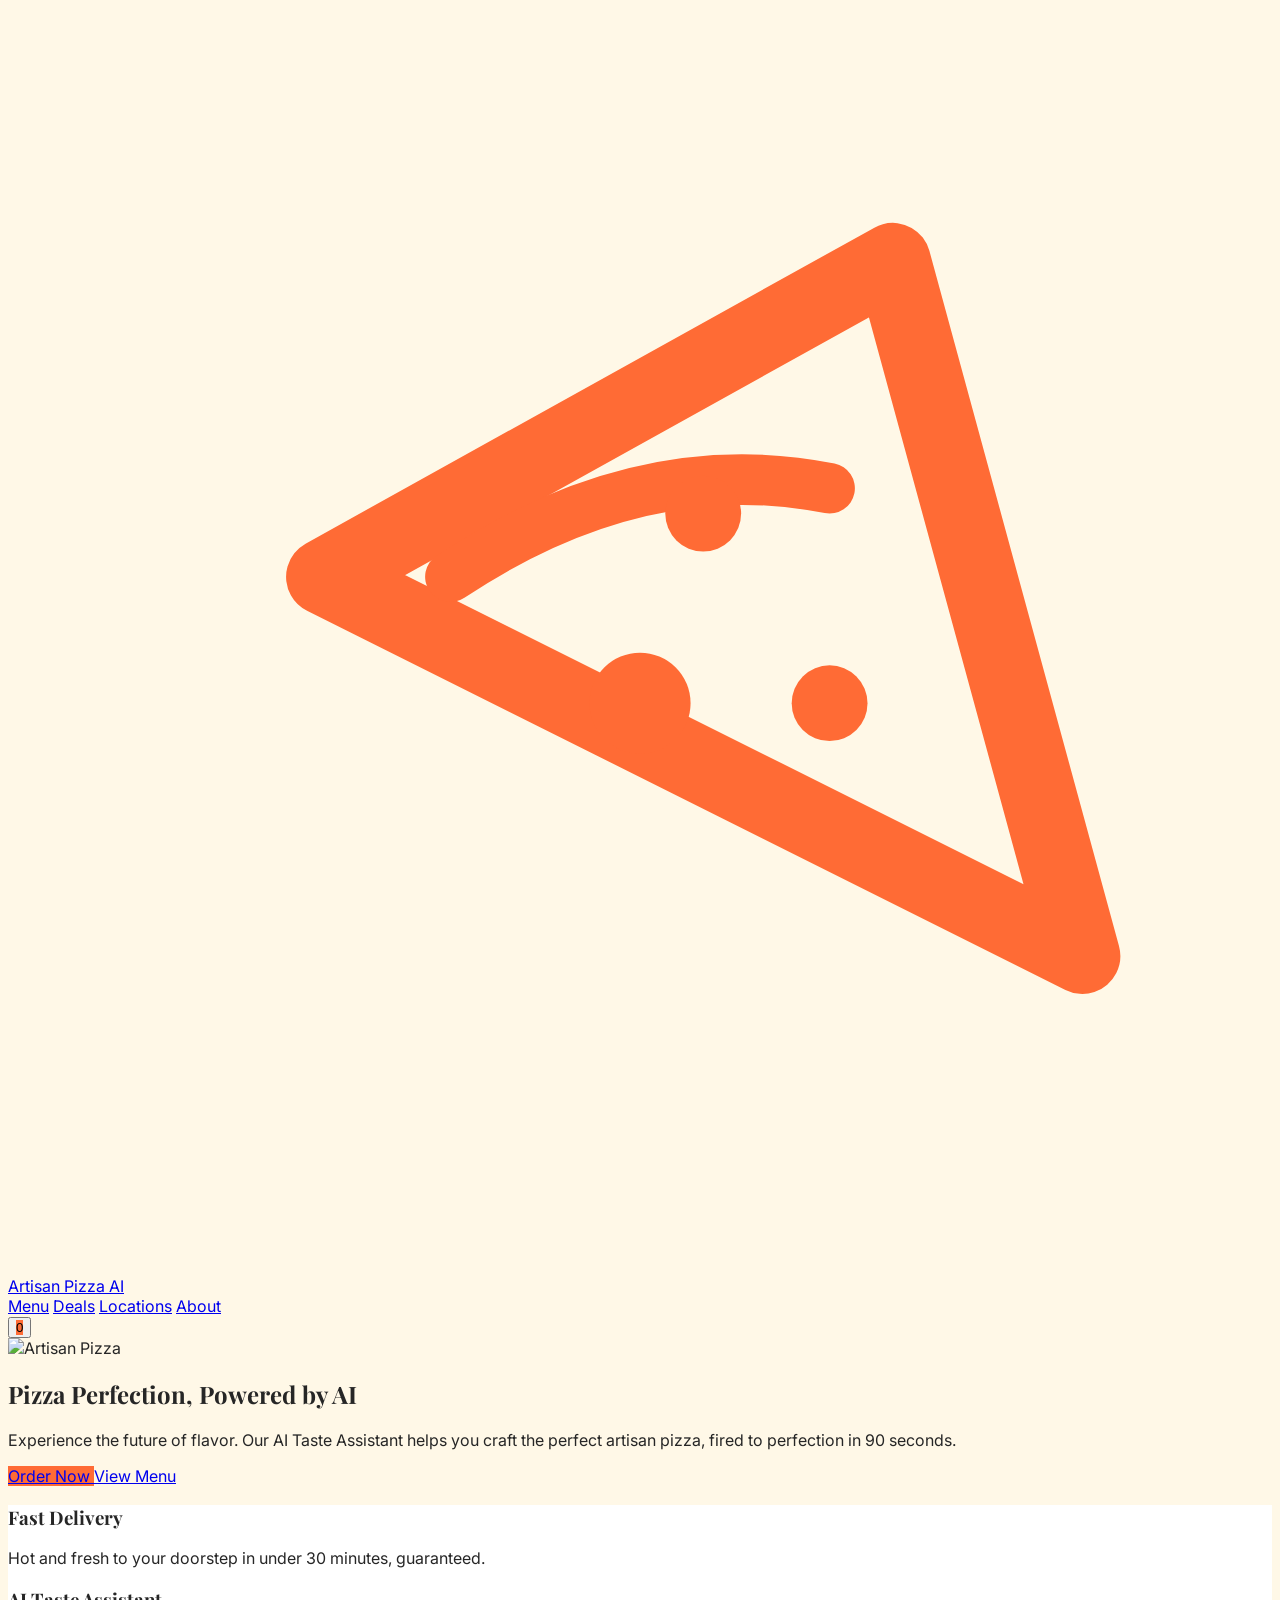
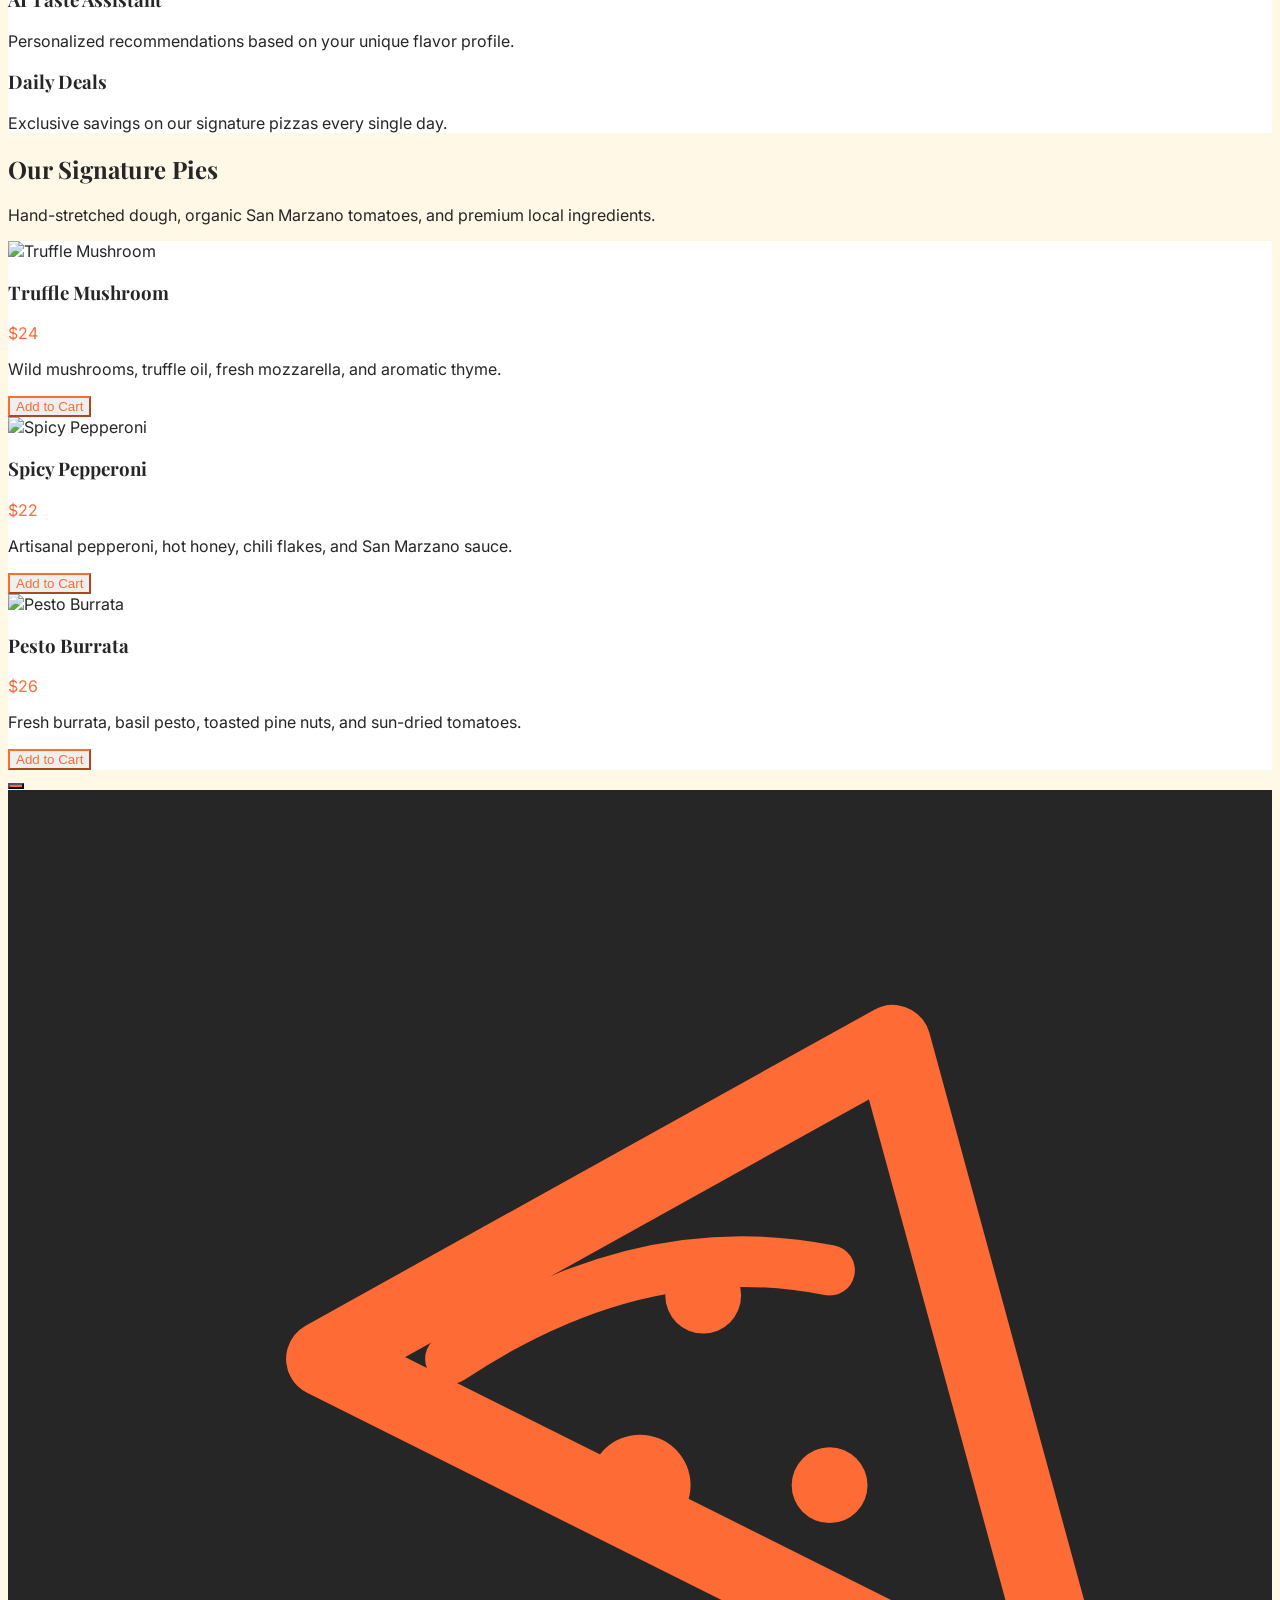
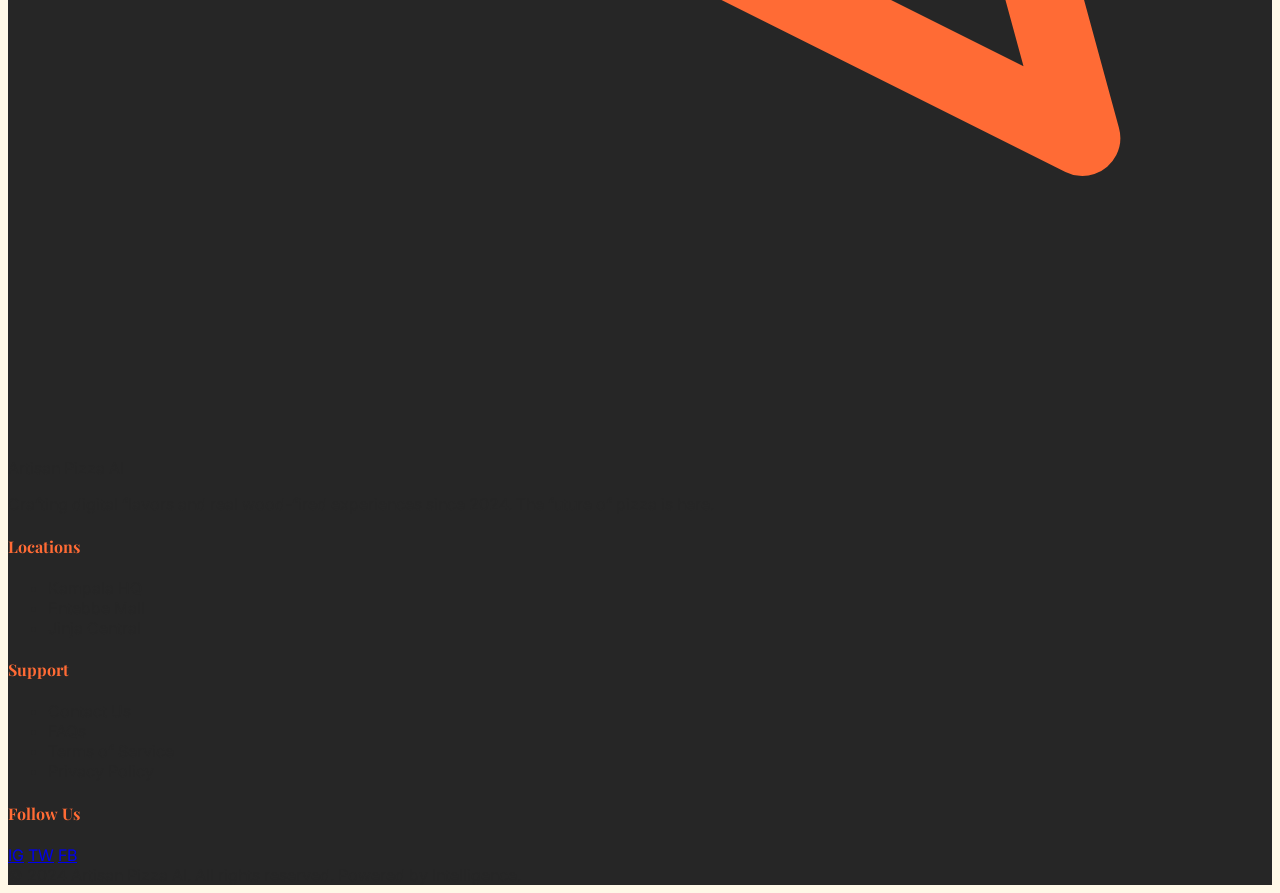
==== commit f2a97078: "fix: add favicon to all pages, update README with Vercel URL" ====
--- a/frontend/index.html
+++ b/frontend/index.html
@@ -1,26 +1,29 @@
 <!-- Artisan Pizza AI - Home & Chat -->
 <!DOCTYPE html>
 <html lang="en">
+
 <head>
-    <meta charset="utf-8"/>
-    <meta content="width=device-width, initial-scale=1.0" name="viewport"/>
+    <meta charset="utf-8" />
+    <meta content="width=device-width, initial-scale=1.0" name="viewport" />
     <title>Artisan Pizza AI - Pizza Perfection</title>
     <!-- BEGIN: Scripts and Config -->
     <script src="https://cdn.tailwindcss.com?plugins=forms,container-queries"></script>
     <script>
         tailwind.config = {
-          theme: {
-            extend: {
-              colors: { primary: '#FF6B35', cream: '#FFF8E7', charcoal: '#262626' },
-              fontFamily: { sans: ['Inter', 'sans-serif'], serif: ['Playfair Display', 'serif'] }
+            theme: {
+                extend: {
+                    colors: { primary: '#FF6B35', cream: '#FFF8E7', charcoal: '#262626' },
+                    fontFamily: { sans: ['Inter', 'sans-serif'], serif: ['Playfair Display', 'serif'] }
+                }
             }
-          }
         }
     </script>
+    <link rel="icon" type="image/svg+xml" href="assets/logo.svg">
     <link rel="stylesheet" href="css/style.css">
     <!-- END: Scripts and Config -->
     <script src="https://unpkg.com/lucide@latest"></script>
 </head>
+
 <body class="bg-cream text-charcoal">
     <!-- BEGIN: MainHeader -->
     <header class="fixed top-0 w-full bg-cream/90 backdrop-blur-sm z-40 border-b border-orange-100">
@@ -37,9 +40,11 @@
                 <a class="hover:text-primary transition-colors" href="about.html">About</a>
             </nav>
             <!-- Cart Icon -->
-            <button id="cart-btn" class="relative p-2 hover:bg-orange-100 rounded-full transition-colors" data-purpose="cart-button">
+            <button id="cart-btn" class="relative p-2 hover:bg-orange-100 rounded-full transition-colors"
+                data-purpose="cart-button">
                 <i data-lucide="shopping-cart" class="h-6 w-6"></i>
-                <span id="cart-count" class="absolute top-1 right-1 bg-primary text-white text-[10px] w-4 h-4 rounded-full flex items-center justify-center">0</span>
+                <span id="cart-count"
+                    class="absolute top-1 right-1 bg-primary text-white text-[10px] w-4 h-4 rounded-full flex items-center justify-center">0</span>
             </button>
         </div>
     </header>
@@ -49,18 +54,23 @@
         <section class="relative h-[85vh] flex items-center overflow-hidden">
             <!-- Hero Background Image -->
             <div class="absolute inset-0 z-0">
-                <img alt="Artisan Pizza" class="w-full h-full object-cover" src="https://lh3.googleusercontent.com/aida-public/[base64]"/>
+                <img alt="Artisan Pizza" class="w-full h-full object-cover"
+                    src="https://lh3.googleusercontent.com/aida-public/[base64]" />
                 <div class="absolute inset-0 bg-black/40"></div>
             </div>
             <div class="relative z-10 max-w-7xl mx-auto px-4 w-full">
                 <div class="max-w-2xl text-white">
                     <h1 class="text-6xl md:text-8xl font-bold mb-6 leading-tight">Pizza Perfection, Powered by AI</h1>
-                    <p class="text-xl mb-8 text-orange-50/90 leading-relaxed">Experience the future of flavor. Our AI Taste Assistant helps you craft the perfect artisan pizza, fired to perfection in 90 seconds.</p>
+                    <p class="text-xl mb-8 text-orange-50/90 leading-relaxed">Experience the future of flavor. Our AI
+                        Taste Assistant helps you craft the perfect artisan pizza, fired to perfection in 90 seconds.
+                    </p>
                     <div class="flex gap-4">
-                        <a href="menu.html" class="bg-primary hover:bg-orange-600 text-white px-8 py-4 rounded-full font-bold text-lg transition-all transform hover:scale-105 inline-block text-center">
+                        <a href="menu.html"
+                            class="bg-primary hover:bg-orange-600 text-white px-8 py-4 rounded-full font-bold text-lg transition-all transform hover:scale-105 inline-block text-center">
                             Order Now
                         </a>
-                        <a href="menu.html" class="bg-white/10 backdrop-blur-md border border-white/20 hover:bg-white/20 text-white px-8 py-4 rounded-full font-bold text-lg transition-all inline-block text-center">
+                        <a href="menu.html"
+                            class="bg-white/10 backdrop-blur-md border border-white/20 hover:bg-white/20 text-white px-8 py-4 rounded-full font-bold text-lg transition-all inline-block text-center">
                             View Menu
                         </a>
                     </div>
@@ -73,21 +83,24 @@
             <div class="max-w-7xl mx-auto px-4">
                 <div class="grid grid-cols-1 md:grid-cols-3 gap-12 text-center">
                     <div class="flex flex-col items-center">
-                        <div class="w-16 h-16 bg-orange-100 text-primary rounded-2xl flex items-center justify-center mb-6">
+                        <div
+                            class="w-16 h-16 bg-orange-100 text-primary rounded-2xl flex items-center justify-center mb-6">
                             <i data-lucide="zap" class="w-8 h-8"></i>
                         </div>
                         <h3 class="text-xl font-bold mb-3">Fast Delivery</h3>
                         <p class="text-gray-600">Hot and fresh to your doorstep in under 30 minutes, guaranteed.</p>
                     </div>
                     <div class="flex flex-col items-center">
-                        <div class="w-16 h-16 bg-orange-100 text-primary rounded-2xl flex items-center justify-center mb-6">
+                        <div
+                            class="w-16 h-16 bg-orange-100 text-primary rounded-2xl flex items-center justify-center mb-6">
                             <i data-lucide="bot" class="w-8 h-8"></i>
                         </div>
                         <h3 class="text-xl font-bold mb-3">AI Taste Assistant</h3>
                         <p class="text-gray-600">Personalized recommendations based on your unique flavor profile.</p>
                     </div>
                     <div class="flex flex-col items-center">
-                        <div class="w-16 h-16 bg-orange-100 text-primary rounded-2xl flex items-center justify-center mb-6">
+                        <div
+                            class="w-16 h-16 bg-orange-100 text-primary rounded-2xl flex items-center justify-center mb-6">
                             <i data-lucide="flame" class="w-8 h-8"></i>
                         </div>
                         <h3 class="text-xl font-bold mb-3">Daily Deals</h3>
@@ -102,22 +115,28 @@
             <div class="max-w-7xl mx-auto px-4">
                 <div class="text-center mb-16">
                     <h2 class="text-4xl md:text-5xl font-bold mb-4">Our Signature Pies</h2>
-                    <p class="text-gray-600 max-w-xl mx-auto">Hand-stretched dough, organic San Marzano tomatoes, and premium local ingredients.</p>
+                    <p class="text-gray-600 max-w-xl mx-auto">Hand-stretched dough, organic San Marzano tomatoes, and
+                        premium local ingredients.</p>
                 </div>
                 <div class="grid grid-cols-1 md:grid-cols-3 gap-8">
                     <!-- Pizza Card 1 -->
                     <div class="bg-white rounded-3xl overflow-hidden shadow-lg hover:shadow-xl transition-shadow group">
                         <div class="h-64 overflow-hidden">
-                            <img alt="Truffle Mushroom" class="w-full h-full object-cover transition-transform duration-500 group-hover:scale-110" src="https://lh3.googleusercontent.com/aida-public/[base64]"/>
+                            <img alt="Truffle Mushroom"
+                                class="w-full h-full object-cover transition-transform duration-500 group-hover:scale-110"
+                                src="https://lh3.googleusercontent.com/aida-public/[base64]" />
                         </div>
                         <div class="p-8">
                             <div class="flex justify-between items-start mb-4">
                                 <h3 class="text-2xl font-bold">Truffle Mushroom</h3>
                                 <span class="text-primary font-bold text-xl">$24</span>
                             </div>
-                            <p class="text-gray-500 mb-6 text-sm">Wild mushrooms, truffle oil, fresh mozzarella, and aromatic thyme.</p>
-                            <button class="add-to-cart w-full border-2 border-primary text-primary hover:bg-primary hover:text-white py-3 rounded-xl font-bold transition-colors"
-                                data-name="Truffle Mushroom" data-price="24.00" data-size="Large" data-img="https://lh3.googleusercontent.com/aida-public/[base64]">
+                            <p class="text-gray-500 mb-6 text-sm">Wild mushrooms, truffle oil, fresh mozzarella, and
+                                aromatic thyme.</p>
+                            <button
+                                class="add-to-cart w-full border-2 border-primary text-primary hover:bg-primary hover:text-white py-3 rounded-xl font-bold transition-colors"
+                                data-name="Truffle Mushroom" data-price="24.00" data-size="Large"
+                                data-img="https://lh3.googleusercontent.com/aida-public/[base64]">
                                 Add to Cart
                             </button>
                         </div>
@@ -125,16 +144,21 @@
                     <!-- Pizza Card 2 -->
                     <div class="bg-white rounded-3xl overflow-hidden shadow-lg hover:shadow-xl transition-shadow group">
                         <div class="h-64 overflow-hidden">
-                            <img alt="Spicy Pepperoni" class="w-full h-full object-cover transition-transform duration-500 group-hover:scale-110" src="https://lh3.googleusercontent.com/aida-public/[base64]"/>
+                            <img alt="Spicy Pepperoni"
+                                class="w-full h-full object-cover transition-transform duration-500 group-hover:scale-110"
+                                src="https://lh3.googleusercontent.com/aida-public/[base64]" />
                         </div>
                         <div class="p-8">
                             <div class="flex justify-between items-start mb-4">
                                 <h3 class="text-2xl font-bold">Spicy Pepperoni</h3>
                                 <span class="text-primary font-bold text-xl">$22</span>
                             </div>
-                            <p class="text-gray-500 mb-6 text-sm">Artisanal pepperoni, hot honey, chili flakes, and San Marzano sauce.</p>
-                            <button class="add-to-cart w-full border-2 border-primary text-primary hover:bg-primary hover:text-white py-3 rounded-xl font-bold transition-colors"
-                                data-name="Spicy Pepperoni" data-price="22.00" data-size="Large" data-img="https://lh3.googleusercontent.com/aida-public/[base64]">
+                            <p class="text-gray-500 mb-6 text-sm">Artisanal pepperoni, hot honey, chili flakes, and San
+                                Marzano sauce.</p>
+                            <button
+                                class="add-to-cart w-full border-2 border-primary text-primary hover:bg-primary hover:text-white py-3 rounded-xl font-bold transition-colors"
+                                data-name="Spicy Pepperoni" data-price="22.00" data-size="Large"
+                                data-img="https://lh3.googleusercontent.com/aida-public/[base64]">
                                 Add to Cart
                             </button>
                         </div>
@@ -142,16 +166,21 @@
                     <!-- Pizza Card 3 -->
                     <div class="bg-white rounded-3xl overflow-hidden shadow-lg hover:shadow-xl transition-shadow group">
                         <div class="h-64 overflow-hidden">
-                            <img alt="Pesto Burrata" class="w-full h-full object-cover transition-transform duration-500 group-hover:scale-110" src="https://lh3.googleusercontent.com/aida-public/[base64]"/>
+                            <img alt="Pesto Burrata"
+                                class="w-full h-full object-cover transition-transform duration-500 group-hover:scale-110"
+                                src="https://lh3.googleusercontent.com/aida-public/[base64]" />
                         </div>
                         <div class="p-8">
                             <div class="flex justify-between items-start mb-4">
                                 <h3 class="text-2xl font-bold">Pesto Burrata</h3>
                                 <span class="text-primary font-bold text-xl">$26</span>
                             </div>
-                            <p class="text-gray-500 mb-6 text-sm">Fresh burrata, basil pesto, toasted pine nuts, and sun-dried tomatoes.</p>
-                            <button class="add-to-cart w-full border-2 border-primary text-primary hover:bg-primary hover:text-white py-3 rounded-xl font-bold transition-colors"
-                                data-name="Pesto Burrata" data-price="26.00" data-size="Large" data-img="https://lh3.googleusercontent.com/aida-public/[base64]">
+                            <p class="text-gray-500 mb-6 text-sm">Fresh burrata, basil pesto, toasted pine nuts, and
+                                sun-dried tomatoes.</p>
+                            <button
+                                class="add-to-cart w-full border-2 border-primary text-primary hover:bg-primary hover:text-white py-3 rounded-xl font-bold transition-colors"
+                                data-name="Pesto Burrata" data-price="26.00" data-size="Large"
+                                data-img="https://lh3.googleusercontent.com/aida-public/[base64]">
                                 Add to Cart
                             </button>
                         </div>
@@ -164,7 +193,8 @@
     <!-- BEGIN: ChatbotInterface -->
     <div class="fixed bottom-0 right-0 z-50 flex flex-col items-end p-6">
         <!-- Chat Panel -->
-        <div class="chat-panel hidden w-[400px] h-[600px] bg-white rounded-3xl mb-6 overflow-hidden flex flex-col" id="chat-window">
+        <div class="chat-panel hidden w-[400px] h-[600px] bg-white rounded-3xl mb-6 overflow-hidden flex flex-col"
+            id="chat-window">
             <!-- Chat Header -->
             <div class="bg-primary p-4 text-white flex items-center justify-between">
                 <div class="flex items-center gap-3">
@@ -181,10 +211,12 @@
                 </button>
             </div>
             <!-- Chat History -->
-            <div id="chat-history" class="flex-1 overflow-y-auto p-4 space-y-4 custom-scrollbar bg-slate-50" data-purpose="chat-history">
+            <div id="chat-history" class="flex-1 overflow-y-auto p-4 space-y-4 custom-scrollbar bg-slate-50"
+                data-purpose="chat-history">
                 <!-- Bot Message -->
                 <div class="flex justify-start">
-                    <div class="max-w-[80%] bg-white border border-gray-100 rounded-2xl rounded-tl-none p-3 shadow-sm text-sm">
+                    <div
+                        class="max-w-[80%] bg-white border border-gray-100 rounded-2xl rounded-tl-none p-3 shadow-sm text-sm">
                         Hello! I'm your AI Taste Assistant. Looking for the perfect slice today?
                     </div>
                 </div>
@@ -192,15 +224,19 @@
             <!-- Chat Input -->
             <div class="p-4 bg-white border-t">
                 <form id="chat-form" class="relative flex items-center">
-                    <input id="chat-input" class="w-full pl-4 pr-12 py-3 bg-gray-100 border-none rounded-2xl text-sm focus:ring-2 focus:ring-primary/50" placeholder="Type your message..." type="text"/>
-                    <button type="submit" class="absolute right-2 p-2 text-primary hover:text-orange-700 transition-colors">
+                    <input id="chat-input"
+                        class="w-full pl-4 pr-12 py-3 bg-gray-100 border-none rounded-2xl text-sm focus:ring-2 focus:ring-primary/50"
+                        placeholder="Type your message..." type="text" />
+                    <button type="submit"
+                        class="absolute right-2 p-2 text-primary hover:text-orange-700 transition-colors">
                         <i data-lucide="send" class="h-6 w-6"></i>
                     </button>
                 </form>
             </div>
         </div>
         <!-- Floating Action Button -->
-        <button id="chat-toggle" class="w-16 h-16 bg-primary text-white rounded-full shadow-2xl flex items-center justify-center hover:scale-110 active:scale-95 transition-all">
+        <button id="chat-toggle"
+            class="w-16 h-16 bg-primary text-white rounded-full shadow-2xl flex items-center justify-center hover:scale-110 active:scale-95 transition-all">
             <i data-lucide="message-circle" class="w-8 h-8"></i>
         </button>
     </div>
@@ -214,7 +250,8 @@
                         <img src="assets/logo.svg" alt="Logo" class="w-8 h-8">
                         <span class="font-bold text-xl tracking-tight uppercase">Artisan Pizza AI</span>
                     </div>
-                    <p class="text-gray-400 text-sm leading-relaxed">Crafting digital flavors and real wood-fired experiences since 2024. The future of pizza is here.</p>
+                    <p class="text-gray-400 text-sm leading-relaxed">Crafting digital flavors and real wood-fired
+                        experiences since 2024. The future of pizza is here.</p>
                 </div>
                 <div>
                     <h4 class="font-bold mb-6 text-sm uppercase tracking-widest text-primary">Locations</h4>
@@ -236,9 +273,12 @@
                 <div>
                     <h4 class="font-bold mb-6 text-sm uppercase tracking-widest text-primary">Follow Us</h4>
                     <div class="flex gap-4">
-                        <a class="w-10 h-10 bg-white/10 rounded-full flex items-center justify-center hover:bg-primary transition-colors" href="#">IG</a>
-                        <a class="w-10 h-10 bg-white/10 rounded-full flex items-center justify-center hover:bg-primary transition-colors" href="#">TW</a>
-                        <a class="w-10 h-10 bg-white/10 rounded-full flex items-center justify-center hover:bg-primary transition-colors" href="#">FB</a>
+                        <a class="w-10 h-10 bg-white/10 rounded-full flex items-center justify-center hover:bg-primary transition-colors"
+                            href="#">IG</a>
+                        <a class="w-10 h-10 bg-white/10 rounded-full flex items-center justify-center hover:bg-primary transition-colors"
+                            href="#">TW</a>
+                        <a class="w-10 h-10 bg-white/10 rounded-full flex items-center justify-center hover:bg-primary transition-colors"
+                            href="#">FB</a>
                     </div>
                 </div>
             </div>
@@ -253,4 +293,5 @@
         lucide.createIcons();
     </script>
 </body>
-</html>
+
+</html>
